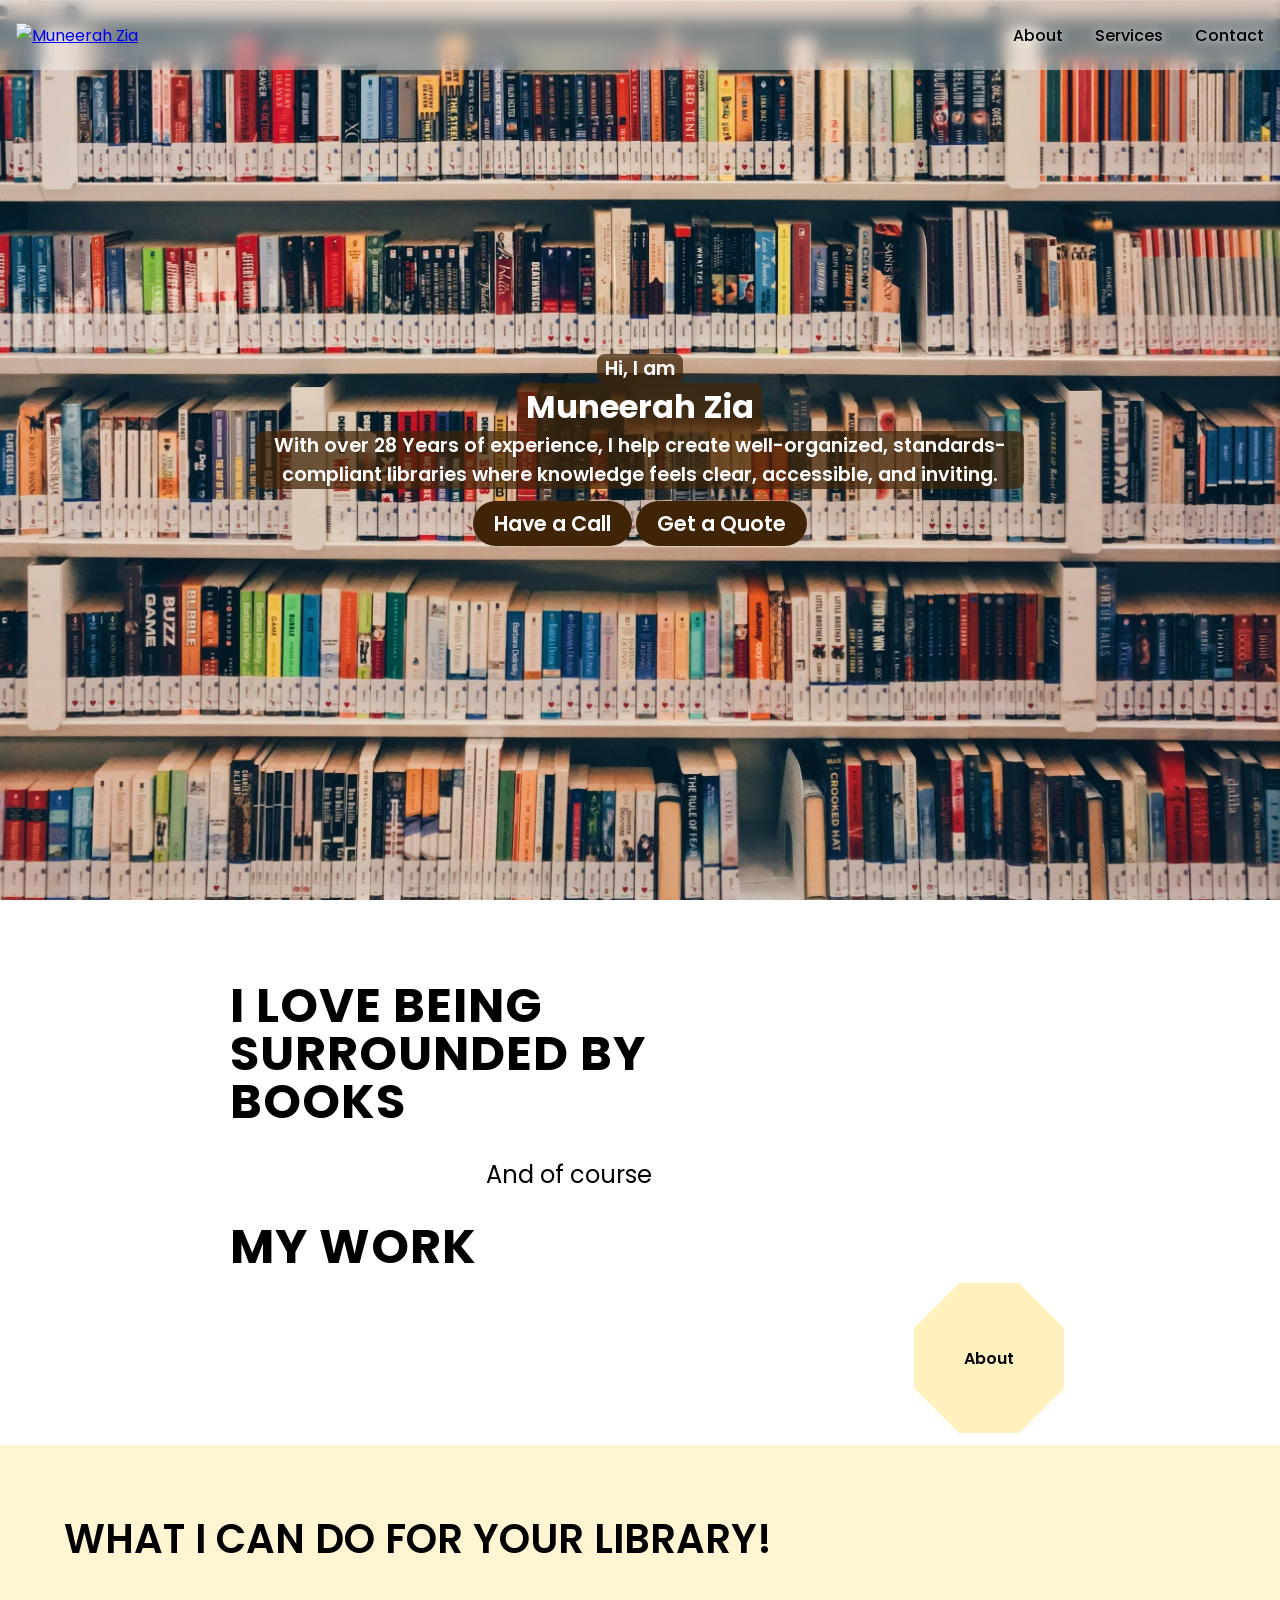
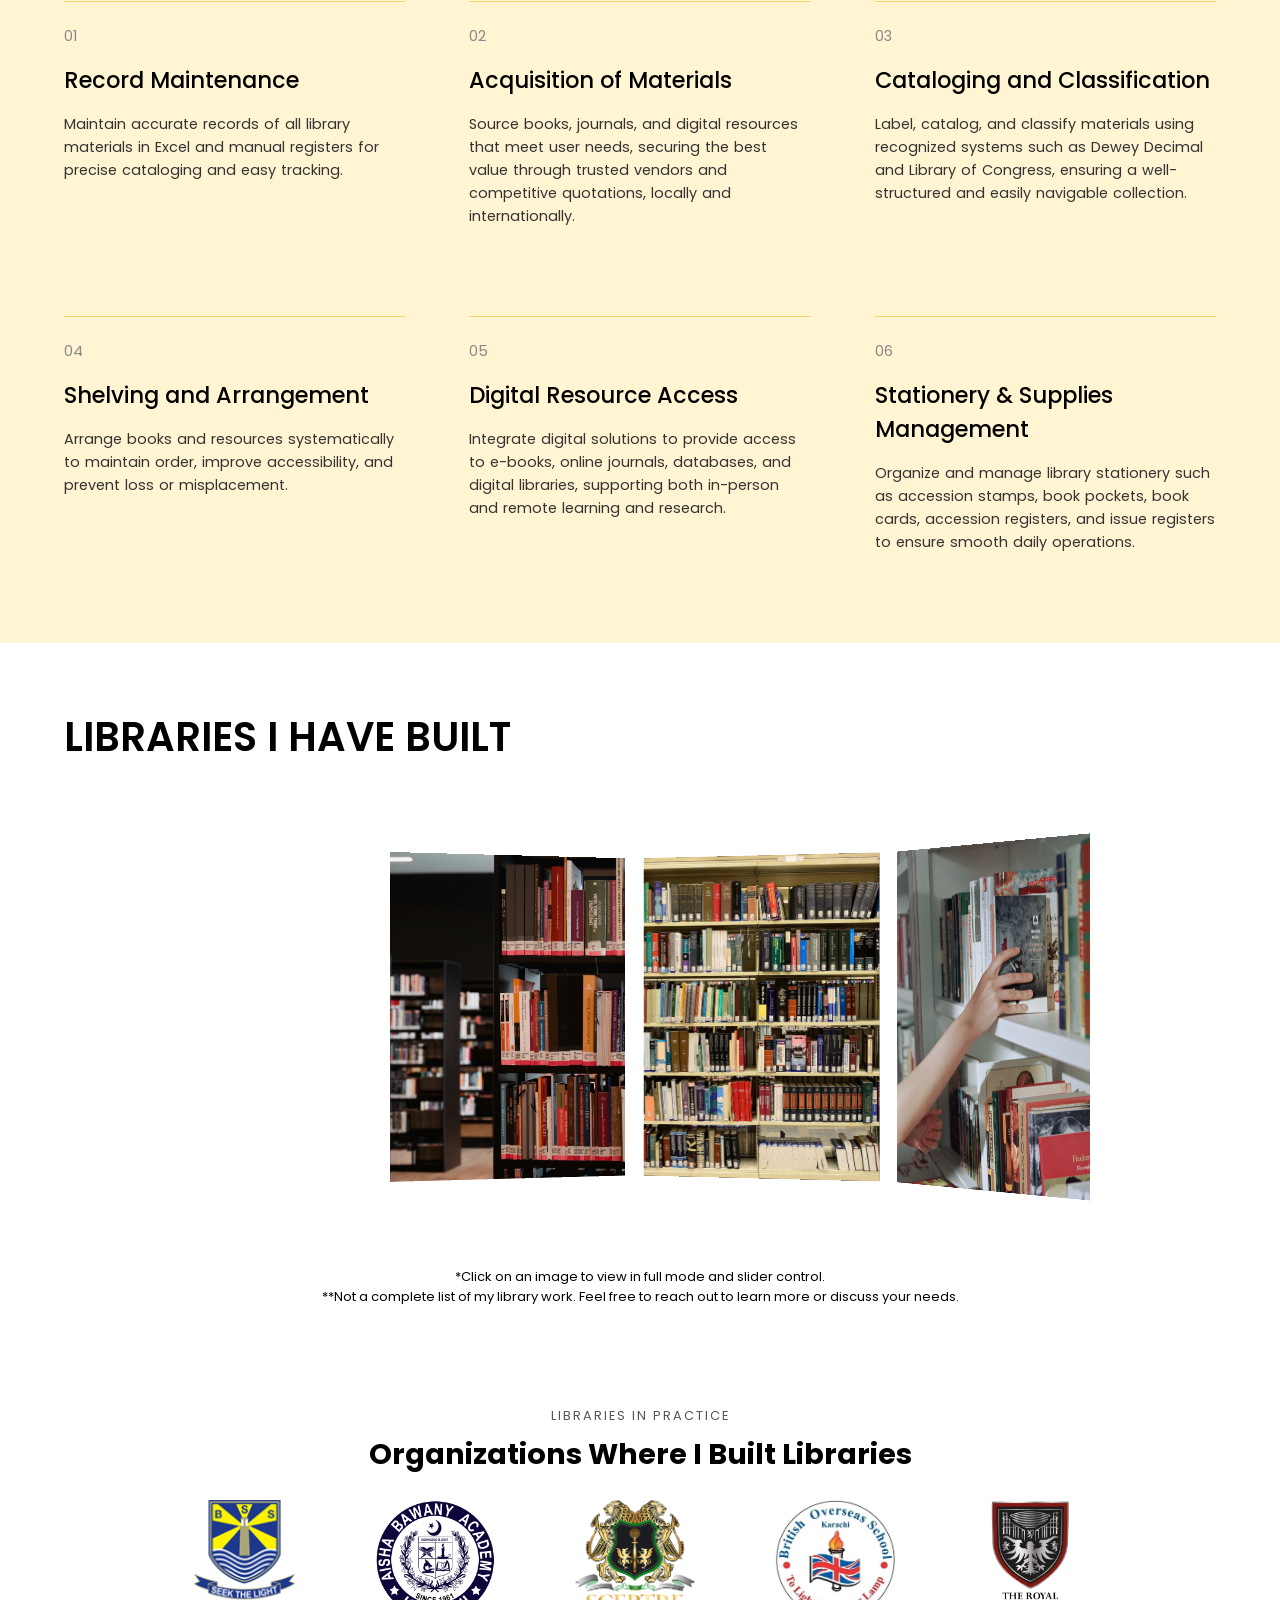
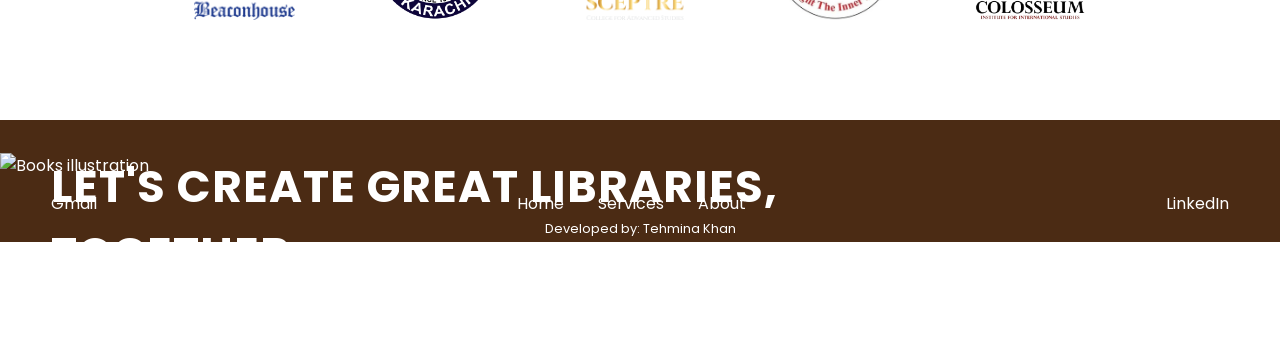
==== index.html @ aabdd55d "JS error fixed" ====
<!DOCTYPE html>
<html lang="en">

<head>
  <meta charset="UTF-8" />
  <meta name="viewport" content="width=device-width, initial-scale=1.0" />
  <link rel="stylesheet" href="./styles.css">
  <link href="https://cdn.jsdelivr.net/npm/remixicon@4.5.0/fonts/remixicon.css" rel="stylesheet" />
  <title>Librarian Muneera Zia</title>
  <link rel="preconnect" href="https://fonts.googleapis.com">
  <link rel="preconnect" href="https://fonts.gstatic.com" crossorigin>
  <link
    href="https://fonts.googleapis.com/css2?family=Poppins:ital,wght@0,100;0,200;0,300;0,400;0,500;0,600;0,700;0,800;0,900;1,100;1,200;1,300;1,400;1,500;1,600;1,700;1,800;1,900&display=swap"
    rel="stylesheet">

</head>


<body>

  <nav>
    <div class="logo">
      <a href="index.html">
        <img src="images/logo.png" alt="Muneerah Zia">
      </a>
    </div>

    <div class="nav-links">
      <a href="about.html">About</a>
      <a href="#services">Services</a>
      <a href="quote.html">Contact</a>
    </div>
    <div class="hamburger" id="hamburger">
      <div></div>
      <div></div>
      <div></div>
    </div>
  </nav>

  <div class="side-menu" id="sideMenu">
    <div class="close-btn" id="closeBtn">&times;</div>
    <a href="index.html"><span>Home</span></a>
    <a href="about.html"><span>About</span></a>
    <a href="#services"><span>Services</span></a>
    <a href="quote.html"><span>Contact</span></a>
  </div>

  <div class="hero">
    <p class="Sys">Hi, I am</p>
    <h1>Muneerah Zia</h1>
    <!-- <p style="font-weight: 600;">Crafting Libraries That Feel Like Home For Every Reader </p> -->
    <p class="Sys">With over 28 Years of experience, I help create well-organized, standards-compliant libraries where
      knowledge feels clear, accessible, and inviting.</p>
    <div>
      <a href="tel:+923323452771" class="hero-quote-btn js-call-trigger">Have a Call</a>
      <a href="quote.html" class="hero-quote-btn">Get a Quote</a>
    </div>
  </div>
<!-- Pop up section -->
  <div class="mirror-overlay" id="callOverlay">
    <div class="call-popup">

      <!-- Close -->
      <button class="close-btn" id="closeOverlayBtn" aria-label="Close popup">
        ✕
      </button>

      <div class="popup-title">Contact Me</div>

      <div class="phone-number" id="displayNumber">
        +923323452771
      </div>
<div class="button-container">
      <div class="action-buttons">
        <a href="tel:+923323452771" class="action-btn call-btn">
          Call
        </a>

        <button class="action-btn copy-btn" id="copyBtn">
          Copy
          <span class="copy-feedback" id="feedbackMsg">Copied!</span>
        </button>
      </div>
</div>
    </div>
  </div>

  <!-- END POPUP HTML -->

  <!-- About me section starts here -->
  <div class="about-container">
    <h2 class="about-me-h2"><i class="ri-asterisk"></i> I LOVE BEING SURROUNDED BY BOOKS</h2>
    <p class="about-me-p">And of course</p>
    <p class="My-Work">MY WORK<sup><i class="ri-bard-line"></i></sup></p>

    <!-- Octagonal Button Starts here -->
    <div class="oc">
      <div class="octagon-wrapper">
        <a href="about.html" class="octagon-link">
          <div class="octagon"></div>
          <span class="octagon-text">About</span>
        </a>
      </div>
    </div><!-- Octagonal Button Ends here -->
  </div>

  <!-- SERVICES SECTION STARTS HERE  -->
  <section class="services" id="services">
    <h1>WHAT I CAN DO FOR YOUR LIBRARY!</h1>
    <div class="service-cards">

      <div class="card">
        <div class="number">01</div>
        <h2>Record Maintenance</h2>
        <p>
          Maintain accurate records of all library materials in Excel and manual registers for precise cataloging
          and easy tracking.
        </p>
      </div>
      <div class="card">
        <div class="number">02</div>
        <h2>Acquisition of Materials</h2>
        <p>
          Source books, journals, and digital resources that meet user needs, securing the best value through trusted
          vendors and competitive quotations, locally and internationally.</p>
      </div>
      <div class="card">
        <div class="number">03</div>
        <h2> Cataloging and Classification</h2>
        <p>
          Label, catalog, and classify materials using recognized systems such as Dewey Decimal and Library of Congress,
          ensuring a well-structured and easily navigable collection.
        </p>
      </div>
      <div class="card">
        <div class="number">04</div>
        <h2>Shelving and Arrangement</h2>
        <p>
          Arrange books and resources systematically to maintain order, improve accessibility, and prevent loss or
          misplacement.

        </p>
      </div>
      <div class="card">
        <div class="number">05</div>
        <h2>Digital Resource Access</h2>
        <p>
          Integrate digital solutions to provide access to e-books, online journals, databases, and digital libraries,
          supporting both in-person and remote learning and research.
        </p>
      </div>
      <div class="card">
        <div class="number">06</div>
        <h2>Stationery & Supplies Management</h2>
        <p>
          Organize and manage library stationery such as accession stamps, book pockets, book cards, accession
          registers, and issue registers to ensure smooth daily operations.
        </p>
      </div>
    </div>
  </section>
  <!-- SERVICES SECION ENDS HERE -->


  <!-- IMAGE SLIDER STARTS HERE -->
  <h1 id="slider-h1">LIBRARIES I HAVE BUILT</h1>
  <section class="rotating-slider-stage">
    <div class="rotating-slider-container">
      <div class="rotating-slider-ring">
        <!-- Images will be added dynamically via JS -->
      </div>
    </div>
    <!-- Zoom Preview Modal -->
    <!-- Zoom Preview Modal -->
    <div class="zoom-preview-overlay" id="zoomPreview">
      <button class="prev-zoom-btn" id="prevZoom">&#10094;</button>
      <div class="zoom-preview-image" id="zoomImage"></div>
      <button class="next-zoom-btn" id="nextZoom">&#10095;</button>
      <button class="close-zoom-btn" id="closeZoom">×</button>
    </div>
  </section>
  <p class="slider-note">*Click on an image to view in full mode and slider control. <br> **Not a complete list of my
    library work. Feel free to reach out to learn more or discuss your needs.</p> <br><br>

  <!-- IMAGE SLIDER ENDS HERE -->

  <!-- Past Organizations showcase starts here-->
  <section class="customers-section">
    <span class="section-label">LIBRARIES IN PRACTICE</span>
    <h2>Organizations Where I Built Libraries</h2>

    <div class="customers-logos">
      <img src="images/Beaconhouse-logo.png" alt="Beaconhouse-ogo 1">
      <img src="images/AyeshaBawani-logo.png" alt="AyeshaBawani-logo">
      <img src="images/SceptreCollege-logo-black.png" alt="SceptreCollege-logo-black">
      <img src="images/BritishOverseasSchool-logo.jpg" alt="BritishOverseasSchool-logo">
      <img src="images/TRC logo.png" alt="TRC-logo">

    </div>
  </section>
  <br><br>
  <!-- Past Organizations showcase ends here-->

  <!-- CONTACT PAGE STARTS HERE  -->

  <footer class="custom-footer">
    <div class="footer-books">
      <picture>
        <!-- This image will show for screens ≤ 500px -->
        <source srcset="images/experimental-01.png" media="(max-width: 450px)">

        <!-- Default image (for larger screens) -->
        <img src="images/footer_v11-01.png" alt="Books illustration">
      </picture>

      <div class="footer-left">
        <h2>LET'S CREATE GREAT LIBRARIES, <br>TOGETHER</h2>
        <a href="tel:+923323452771" class="quote-btn">+92 332 3452771</a>
        <a href="quote.html" class="quote-btn">Get a quote</a>
      </div>
    </div>

    <div class="footer-bottom">
      <a href="https://mail.google.com/mail/?view=cm&fs=1&to=muneerahzia77@gmail.com" target="_blank"
        class="footer-link">Gmail
      </a>
      <div class="footer-center">
        <a href="index.html">Home</a>
        <a href="index.html#services">Services</a>
        <a href="about.html">About</a>
      </div>
      <a href="https://www.linkedin.com/in/muneerah-zia-15910991/" target="_blank" class="footer-link">LinkedIn</a>
    </div>

    <p class="footer-dev-info">Developed by: <a href="https://www.linkedin.com/in/tehmina-ilyas-khan/">Tehmina Khan</a>
    </p>
  </footer>
  <!-- CONTACT PAGE ENDS HERE  -->


  <script src="https://cdnjs.cloudflare.com/ajax/libs/gsap/3.7.0/gsap.min.js"></script>
  <script src="script.js"></script>
  <!-- SECTION 3: THE SCRIPT -->


</body>

</html>
---- styles.css ----
* {
  margin: 0;
  padding: 0;
  box-sizing: border-box;
  font-family: 'Poppins', sans-serif;
}

html,
body {
  overflow: auto;
  scrollbar-width: none;
  /* Firefox */
  -ms-overflow-style: none;
  /* IE and Edge */
  scroll-behavior: smooth;

}

html::-webkit-scrollbar,
body::-webkit-scrollbar {
  display: none;
  /* Chrome, Safari, Opera */
}

nav {
  position: absolute;
  top: 0;
  left: 0;
  width: 100%;
  height: 70px;
  background: rgba(255, 255, 255, 0.388);
  /* transparent white */
  backdrop-filter: blur(8px);
  /* glass blur effect */
  -webkit-backdrop-filter: blur(20px);
  /* Safari support */
  display: flex;
  justify-content: space-between;
  align-items: center;
  padding: 1rem 1rem;
  z-index: 1000;
  color: rgb(0, 0, 0);
}

.logo {
  display: flex;
  align-items: center;
  height: 100%;
  /* Let it match navbar height */
}

.logo img {
  height: 50px;
  /* You can adjust this size */
  width: auto;
  object-fit: contain;
}


.nav-links {
  display: flex;
  gap: 2rem;
}

.nav-links a {
  text-decoration: none;
  color: #000000;
  font-size: 1rem;
  transition: color 0.3s;
  text-shadow: 0 0 10px rgb(255, 255, 255);
  /*glow effect to text */
  font-weight: 500;
}

.nav-links a:hover {
  color: #555;
}

.hamburger {
  display: none;
  flex-direction: column;
  cursor: pointer;
  gap: 4px;
  margin-right: 1rem;
}

.hamburger div {
  width: 25px;
  height: 3px;
  background-color: #333;
  border-radius: 2px;
}

/* Sidebar Menu */
.side-menu {
  position: fixed;
  top: 0;
  right: -250px;
  width: 250px;
  height: 100%;
  background-color: white;
  /* background-color: #fff1bf; */
  box-shadow: -2px 0 5px rgba(0, 0, 0, 0.1);
  padding: 2rem;
  display: flex;
  flex-direction: column;
  gap: 0.8rem;
  transition: right 0.3s ease;

  z-index: 1001;
  /* 👈 Add this line to ensure it appears above the navbar */
}

.side-menu a {
  position: relative;
  display: inline-block;
  font-size: 1.2rem;
  text-decoration: none;
  color: #333;
  margin: 0.5rem 0;
  transition: color 0.3s ease;
}

.side-menu a::after {
  content: "";
  position: absolute;
  left: 0;
  bottom: 0;
  width: 0;
  height: 2px;
  background-color: #555;
  transition: width 0.3s ease;
}

.side-menu a:hover {
  color: #666;
}

.side-menu a:hover::after {
  width: 100%;
}


.side-menu.active {
  right: 0;
}

.close-btn {
  align-self: flex-end;
  font-size: 2rem;
  cursor: pointer;
  color: #333;
  margin-bottom: 1rem;
}

/* HERO SECTION */
.hero {

  margin-top: 0px;
  /* Because nav is fixed */
  height: 100vh;
  display: flex;
  flex-direction: column;
  justify-content: center;
  align-items: center;
  text-align: center;
  color: #ffffff;

  background-color: #ffffff;
  /* fallback color */
  background-image: url('images/WebNewBackgroundForLargeScreens.jpg');
  /* background-image: url('images/LibraryWeb Web Design Final for web without main text.jpg'); */
  background-size: cover;
  background-position: center;
  background-repeat: no-repeat;
  text-shadow: 0 0 2px rgb(0, 0, 0);
  /*glow effect to text */
  text-shadow: 0 0 3px rgb(0, 0, 0);
  /*glow effect to text */
  text-shadow: 0 0 10px rgb(0, 0, 0);
  /*glow effect to text */

}

.Sys {
  max-width: 60%;
  margin: 0 auto;
  padding: 0 20px;
  font-size: larger;
  font-weight: 600;
}

.hero h1,
.hero p {
  background-color: #402408b9;
  /* dark transparent overlay */
  display: inline-block;
  /* wrap background around text only */
  padding: 0px 8px;
  /* little breathing room */
  border-radius: 8px;
  /* optional: rounded corners */
  text-shadow: none;
  /* remove glow if you don’t want it */
}


.hero-quote-btn {
  margin-top: 1vw;
  display: inline-block;
  padding: 7px 21px;
  border: 0px solid white;
  border-radius: 50px;
  color: white;
  text-decoration: none;
  background-color: #402408;
  font-size: clamp(1.3rem, 2.6vw, 1.3rem);
  font-weight: 600;
  text-shadow: none;
}

/* Experimental popup starts here */
/* ===== Overlay ===== */
.mirror-overlay {
  position: fixed;
  inset: 0;
  background: rgba(255, 255, 255, 0.1);
  backdrop-filter: blur(15px);
  display: flex;
  align-items: center;
  justify-content: center;
  z-index: 9999;
  opacity: 0;
  visibility: hidden;
  transition: 0.3s ease;
}

.mirror-overlay.active {
  opacity: 1;
  visibility: visible;
}

/* ===== Popup ===== */
/* ===== Call Popup ONLY ===== */
.call-popup {
  background: white;/*linear-gradient(135deg, #402408, #6b4c2e); */
  border-radius: 22px;
  padding: 35px 20px 15px;
  width: 400px;
  max-width: 90%;
  text-align: center;
  color: white;
  position: relative;
}


/* ===== Close button ===== */
.close-btn {
  position: absolute;
  top: 14px;
  right: 16px;
  width: 26px;
  height: 26px;
  border-radius: 50%;
  background: rgba(255, 255, 255, 0.15);
  border: none;
  color: rgb(0, 0, 0);
  font-size: 1.2rem;
  cursor: pointer;
}


.popup-title {
  font-size: 0.85rem;
  letter-spacing: 2px;
  text-transform: uppercase;
  margin-bottom: 15px;
  color: #000;
}

.phone-number {
  font-size: 2rem;
  font-weight: 700;
  margin-bottom: 30px;
  color: #000;
}

/* ===== Buttons ===== */
.call-popup .button-container {
  display: flex;
  gap: 20px; /* space between buttons */
  justify-content: center; /* center horizontally */
  margin-bottom: 20px; /* optional spacing below buttons */
}

.call-popup .action-btn {
  display: inline-flex; /* allows flex alignment inside the button */
  width: 40px;
  height: 40px;
  border-radius: 80px;
  background-color:#402408;
  color: #fff;
  font-size: 1.1rem;
  font-weight: 600;
  border: none;
  cursor: pointer;
  display: flex;
  align-items: center;
  justify-content: center;
  text-decoration: none;
  transition: transform 0.2s ease, background 0.2s ease;
  padding: 5px 60px;
  margin-bottom: 8px;
}

.call-popup .action-btn:hover {
  background-color: #341d06;
  transform: scale(1.08);
}

/* ===== Copy feedback ===== */
.copy-feedback {
  position: absolute;
  bottom: -22px;
  font-size: 0.7rem;
  background: rgba(0, 0, 0, 0.7);
  padding: 3px 7px;
  border-radius: 4px;
  opacity: 0;
  pointer-events: none;
  transition: opacity 0.25s ease;
}

.copy-feedback.show {
  opacity: 1;
}

/* Experimental popup ends here */
/* HERO SECTION CSS ENDS HERE */


/* COLUMN LAYOUT STARTS HERE */
.about-container {
  display: flex;
  flex-direction: column;
  /* height: 100vh;  This sets height 100vH means full screen size height*/
}

/* Each section takes 50% */
.box {
  flex: 1;
  padding: 20px;
  box-sizing: border-box;
}

.left {
  /* background-color: #f4a261; */
  width: 50%;

  word-wrap: break-word;
}

.right {
  /* background-color: #2a9d8f;
      color: white; */
  width: 50%;

}

/* COLUMN LAYOUT ENDS HERE */


/* About me section's CSS starts here */
.about-me-h2 {
  margin-top: 8%;
  margin-right: 8vw;
  margin-left: 8vw;
  margin-bottom: 3%;
  font-size: clamp(2rem, 10vw, 3rem);
  line-height: 1;
  font-weight: 700;
  letter-spacing: 1px;
}

.about-me-p {
  padding-left: 55%;
  font-size: clamp(1rem, 5vw, 1.5rem);
}

.My-Work {
  margin-top: 2%;
  margin-right: 8vw;
  margin-left: 8vw;
  font-size: clamp(2rem, 10vw, 3rem);
  line-height: 1;
  font-weight: 700;
  letter-spacing: 1px;
  text-align: left;
}

.ri-bard-line {
  font-size: 60%;
}

/* About me section's CSS ends here */

/* Octagonal Button starts Here */
/* Centering everything */
/* Centering container */
.oc {
  display: flex;
  justify-content: flex-end;
  /* Push to the right */
  align-items: center;
  padding: 2rem;
  margin-right: 1vw;
}

.oc {
  padding: 12px 24px;
  font-size: 1rem;
  color: white;
  border: none;
  cursor: pointer;
  animation: bounce 3s infinite;
  transition: transform 0.1s;
}

@keyframes bounce {

  0%,
  100% {
    transform: translateY(0);
  }

  50% {
    transform: translateY(-8px);
  }
}

/* Octagon wrapper */
.octagon-wrapper {
  position: relative;
  width: clamp(125px, 15vw, 150px);
  height: clamp(125px, 15vw, 150px);
  background-color: transparent;
}

/* Rotating octagon shape */
.octagon {
  position: absolute;
  width: 100%;
  height: 100%;
  background-color: #fff1be;
  clip-path: polygon(30% 0%, 70% 0%, 100% 30%, 100% 70%,
      70% 100%, 30% 100%, 0% 70%, 0% 30%);
  animation: rotateOctagon 18s linear infinite;
}

/* Make the entire octagon clickable */
.octagon-link {
  position: absolute;
  display: flex;
  justify-content: center;
  align-items: center;
  width: 100%;
  height: 100%;
  text-decoration: none;
}

/* Centered text */
.octagon-text {
  position: absolute;
  top: 50%;
  left: 50%;
  transform: translate(-50%, -50%);
  font-size: clamp(12px, 2vw, 16px);
  font-weight: 600;
  color: #000;
  white-space: nowrap;
  text-align: center;
  z-index: 1;
  pointer-events: none;
}

/* Rotation animation */
@keyframes rotateOctagon {
  0% {
    transform: rotate(0deg);
  }

  100% {
    transform: rotate(360deg);
  }
}

/* Octagonal button ends here */

/* CONTACT SECTION CSS STARTS HERE  */
.contact-container-bg {
  background-color: #4d2b0a;
  padding-top: 4%;
  padding-bottom: 1%;
}

.contact-container {
  margin: 4%;
}

.contact-h2 {
  margin-top: 6%;
  font-size: clamp(2rem, 10vw, 3rem);
  line-height: 1;
  letter-spacing: 1px;
  color: white;
}

.ri-book-shelf-line {
  font-weight: 100;
}

/* .contact-button{
  background-color: transparent;
  border-style: double;
  border-radius: 50px;

} */

/* Font + Icons */
@import url('https://cdn.jsdelivr.net/npm/remixicon@3.5.0/fonts/remixicon.css');
@import url('https://fonts.googleapis.com/css2?family=Poppins:wght@400;600&display=swap');

.contact-buttons {
  display: flex;
  flex-wrap: wrap;
  gap: 20px;
  justify-content: left;
  margin-top: 3vw;
}

.btn {
  font-family: 'Poppins', sans-serif;
  text-decoration: none;
  padding: 14px 26px;
  font-size: 1rem;
  font-weight: 200;
  border-radius: 50px;
  display: inline-flex;
  align-items: center;
  gap: 10px;
  transition: all 0.3s ease-in-out;
  color: white;
  border: 2px solid transparent;
}

.whatsapp-btn {
  background-color: transparent;
  border-color: #402408;
}

.gmail-btn {
  background-color: transparent;
  border-color: #402408;
}

.contact-hr {
  width: 80%;
  /* Set the length */
  height: 2px;
  /* Set the thickness */
  background-color: #381f06;
  /* Your desired color */
  border: none;
  /* Remove default border */
  margin: 2px auto;
  /* Center it and add spacing */
}

.contact-container-p {
  padding-top: 1vw;
  text-align: center;
  color: white;
  /* Optional: set a visible text color */
  font-size: clamp(0.6rem, 3vw, 0.8rem);
}

.contact-container-p2 {
  text-align: center;
  color: white;
  /* Optional: set a visible text color */
  font-size: clamp(0.5rem, 2.5vw, 0.7rem);
}

.quote-button-wrapper {
  display: flex;
  justify-content: flex-end;
  /* Pushes button to the right */
  margin-top: 20px;
  /* optional spacing */
}

#contact-button-quote-footer {
  margin: 2vw;
  background-color: transparent;
  color: white;
  padding: 12px 38px;
  border: 2px solid white;
  border-radius: 50px;
  font-size: 1rem;
  font-weight: 500;
  cursor: pointer;
  box-shadow: 0 4px 6px rgba(0, 0, 0, 0.1);
}


/* Responsive tweaks */
@media (max-width: 500px) {
  .btn {
    width: 100%;
    margin: 0 auto;
  }

}

/* CONTACT SECTION CSS ENDS HERE  */


@media (max-width: 900px) {
  .nav-links {
    display: none;
  }

  .hamburger {
    display: flex;
  }

  /* Responsive: Stack on small screens */
  .about-container {
    flex-direction: column;
  }

  .container {
    flex-direction: column;
  }

  .box {
    width: 100%;
    height: auto;
  }

}

/* SERVICES SECTION STARTS HERE */
.services {
  background-color: #fff5d3;
  padding: 5vw;


}

.services h1 {
  font-size: 2.5rem;
  font-weight: 600;
  margin-bottom: 2rem;

}

.service-cards {
  display: flex;
  gap: 4rem;
  justify-content: space-between;
  flex-wrap: wrap;
}

.card {
  /*The line in the card and inside*/
  flex: 1 1 300px;
  padding: 1.5rem 0rem;
  border-top: 1px solid #f7d370;
}

.number {
  font-size: 0.9rem;
  color: #888;
  margin-bottom: 1rem;
}

.card h2 {
  font-size: 1.4rem;
  margin-bottom: 1rem;
  font-weight: 500;
  display: flex;
  align-items: center;
  gap: 0.5rem;
}

.star {
  font-size: 1.2rem;
}

.card p {
  font-size: 0.9rem;
  line-height: 1.6;
  color: #333;
  word-spacing: 1px;
}


/* SERVICES SECTION ENDS HERE */

/* IMAGE SLIDER CSS STARTS HERE */
@media (max-width: 500px) {
  .logo img {
    height: 40px;
    /* You can adjust this size */
  }



}


@media (min-width: 501px) {
  .about-container {
    width: 80%;
    margin: 0 auto;
    /* ✅ This centers the container horizontally */

  }

  .octagon-wrapper {
    margin-right: 4vw;
  }

  .about-me-h2 {
    width: 50%;
  }

  .about-me-p {
    padding-left: 35%;

  }

  .contact-container {
    width: 80%;
    margin: 0 auto;
    /* ✅ This centers the container horizontally */

  }

  .octagon-wrapper {
    margin-right: 4vw;
  }

  .contact-h2 {
    width: 50%;
  }

}



/* ========== 3D Rotating Image Slider ========== */

#slider-h1 {
  font-size: 2.5rem;
  font-weight: 600;
  margin: 5vw;
  margin-bottom: 0vw;
  display: inline-block;
  /* Makes the border only as wide as the text */
}

.slider-note {
  margin-right: 5vw;
  margin-left: 5vw;
  text-align: center;
  font-weight: 400;
  font-size: small;
}

.rotating-slider-stage {
  width: 100%;
  height: 500px;
  display: flex;
  justify-content: center;
  align-items: center;
  /* background: rgba(0, 0, 0, 0.1);  optional: you can change or remove */
  overflow: hidden;
}

.rotating-slider-container {
  perspective: 2000px;
  width: 300px;
  height: 400px;
  position: relative;
}

.rotating-slider-ring {
  width: 100%;
  height: 100%;
  position: absolute;
  transform-style: preserve-3d;
}

.rotating-slider-img {
  width: 300px;
  height: 400px;
  background-size: cover;
  background-position: center;
  position: absolute;
  transform-style: preserve-3d;
  backface-visibility: hidden;
}

/* Responsive tweaks */
@media (max-width: 500px) {
  .rotating-slider-container {
    width: 250px;
    height: 330px;
  }

  .rotating-slider-img {
    width: 250px;
    height: 330px;
  }

  .Sys {
    max-width: 90%;
  }
}

/* Zoom preview overlay */
.zoom-preview-overlay {
  display: none;
  position: fixed;
  top: 0;
  left: 0;
  width: 100%;
  height: 100%;
  background-color: rgba(0, 0, 0, 0.7);
  justify-content: center;
  align-items: center;
  z-index: 9999;
}

.zoom-preview-image {
  width: 90%;
  height: 90%;
  background-size: contain;
  background-repeat: no-repeat;
  background-position: center;
  border-radius: 20px;
  /* box-shadow: 0 0 40px rgba(255,255,255,0.3); */
}

.close-zoom-btn {
  position: absolute;
  top: 20px;
  right: 40px;
  font-size: 3rem;
  color: white;
  background: transparent;
  border: none;
  cursor: pointer;
  z-index: 10000;
}

.prev-zoom-btn,
.next-zoom-btn {
  position: absolute;
  top: 50%;
  transform: translateY(-50%);
  font-size: clamp(1.5rem, 3vw, 2rem);
  ;
  color: white;
  background: rgba(0, 0, 0, 0.1);
  border: none;
  cursor: pointer;
  padding: 10px 20px;
  border-radius: 50%;
  z-index: 10000;
}

.prev-zoom-btn {
  left: 40px;
}

.next-zoom-btn {
  right: 40px;
}

.prev-zoom-btn:hover,
.next-zoom-btn:hover {
  background: rgba(255, 255, 255, 0.2);
}


/* EMAIL KA CHAKKAR STARTS HERE */
/* Contact Form Styles */

.quote-top-down {
  margin-top: 80px;
}

.contact-form-wrapper {
  max-width: 550px;
  margin: 40px auto;
  padding: 10vw;
  border-radius: 20px;
  box-shadow: 0 10px 40px rgba(0, 0, 0, 0.1);
}

.quote-heading {
  font-size: clamp(1.5rem, 4vw, 3rem);
  font-family: 'Poppins', sans-serif;
  font-weight: 300;
  text-align: center;
  color: #2e2e2e;
  padding: 1.5rem 1rem;
  /* border-bottom: 2px solid #656565;  */
  width: fit-content;
  letter-spacing: 1px;
  line-height: 1.2;
}

.quote-hr {
  width: 75%;
  /* Set the length */
  height: 2px;
  /* Set the thickness */
  background-color: #2e2e2e;
  /* Your desired color */
  border: none;
  /* Remove default border */
  margin: 2px auto;
  /* Center it and add spacing */
  margin-bottom: 7%;
}


#contactForm input,
#contactForm textarea {
  width: 100%;
  padding: 14px;
  margin-bottom: 15px;
  border: 1px solid #ccc;
  border-radius: 10px;
  outline: none;
  font-size: 14px;
  transition: border-color 0.3s ease;
}

#contactForm input:focus,
#contactForm textarea:focus {
  border-color: #0077ff;
}

/* Wavy Button */
.wavy-button {
  position: relative;
  overflow: hidden;
  border: none;
  background-color: #4d2b0a;
  color: white;
  padding: 10px 22px;
  border-radius: 50px;
  font-size: clamp(0.8rem, 1vw, 1.5rem);
  ;
  font-weight: 500;
}

.wavy-button span {
  position: relative;
  z-index: 2;
}

/* Modal Popup Styles */
.popup-overlay {
  display: none;
  position: fixed;
  z-index: 999;
  top: 0;
  left: 0;
  width: 100%;
  height: 100%;
  background-color: rgba(0, 0, 0, 0.5);
}

.popup-content {
  background: white;
  padding: 20px 30px;
  border-radius: 15px;
  width: 90%;
  max-width: 400px;
  margin: 150px auto;
  text-align: center;
  box-shadow: 0 8px 30px rgba(0, 0, 0, 0.2);
}

.popup-content p {
  margin-bottom: 20px;
  font-size: 16px;
}

.popup-content button {
  background-color: #0077ff;
  color: white;
  padding: 10px 20px;
  border: none;
  border-radius: 8px;
  cursor: pointer;
}

.book-type-section {
  margin-bottom: 20px;
  display: flex;
  gap: 8px;
}

.book-type-section label {
  font-size: 14px;
  font-weight: 500;
  display: flex;
  align-items: center;
  gap: 8px;
}

.book-count {
  padding: 10px;
  border: 1px solid #ccc;
  border-radius: 8px;
  font-size: 14px;
  margin-bottom: 10px;
  width: 100%;
}

@media (min-width: 900px) {
  .contact-form-wrapper {
    padding: 1vw 4vw 4vw 4vw;

  }

  .quote-heading {
    font-size: clamp(1.5rem, 3vw, 3rem);
    line-height: 1.1;
  }
}

/* Footer starts here  */
.custom-footer {
  background-color: #4b2b14;
  /* Brown background */
  color: white;
  padding-top: 1vw;
  text-align: left;
  position: relative;
}

.footer-left {
  position: absolute;
  /* now sits on top of the image */
  top: 0px;
  /* adjust for vertical placement */
  left: 4vw;
  /* matches your original left margin */
  z-index: 2;
}

.footer-left h2 {
  font-size: clamp(1.1rem, 5vw, 2.8rem);
  font-weight: 700;
  letter-spacing: 1px;
}

.quote-btn {
  margin-top: 1vw;
  display: inline-block;
  padding: 6px 18px;
  border-radius: 50px;
  color: white;
  text-decoration: none;
  border: 3px solid white;
  font-size: clamp(.7rem, 2vw, 1rem);
  font-weight: 600;
  letter-spacing: 0.04cap;
}

.quote-btn:hover {
  background: white;
  color: #4b2b14;
}

.footer-books {
  margin-top: 20px;
  position: relative;
  /* ensures absolute elements are positioned relative to this */
}

.footer-books img {
  display: block;
  max-width: 100%;
  /* Normal size on big screens */
  width: 100%;
  /* Shrinks proportionally */
  height: auto;
  /* Keep aspect ratio */
  object-fit: contain;
}

.footer-bottom {
  display: flex;
  justify-content: space-between;
  align-items: center;
  padding: 4px 0px;
  font-size: clamp(0.7rem, 2vw, 1rem);
  flex-wrap: wrap;
  padding-top: 1vw;
}

.footer-bottom a {
  color: white;
  text-decoration: none;
  margin: 0 4vw;
}

.footer-bottom a:hover {
  text-decoration: underline;
}

.footer-center {
  text-align: center;
}

.footer-center a {
  margin: 0 15px;

}

/* .footer-center p {
  margin-top: 5px;
  font-size: 0.85rem;
  
} */

.footer-dev-info {
  color: white;
  text-align: center;
  font-size: clamp(8px, 1vw, 16px);
  padding-bottom: 0.3vw;

}

.footer-dev-info a {
  color: white;
  text-decoration: none;
}

.footer-dev-info a:hover {
  text-decoration: underline;
}


/* Medium screens (tablets, < 900px) */
@media (max-width: 900px) {
  .footer-books img {
    max-width: 900px;
    /* shrink */
  }

  .footer-left h2 {
    font-size: clamp(0.8rem, 5vw, 2.6rem);
    line-height: 1.2;
    /* tighter, you can adjust to 1.1 or 1.3 as needed */
  }
}

/* Small screens (mobiles, < 500px) */
@media (max-width: 500px) {

  .footer-center a[href="index.html#services"],
  .footer-center a[href="about.html"] {
    display: none;
  }

  .footer-bottom {
    padding: 0px 0px;
  }

  .footer-left h2 {
    font-size: clamp(1.2rem, 5vw, 2.6rem);
    font-weight: 700;
    letter-spacing: 0.04cap;
    line-height: 1.4;
    /* tighter, you can adjust to 1.1 or 1.3 as needed */
  }

  .quote-btn {

    padding: 0.6vw 3vw;
    border: 2px solid white;
  }

  .hero-quote-btn {
    margin: 10px 0vw;
    display: block;
    padding: 7px 21px;
    border: 0px solid white;
    border-radius: 50px;
    color: white;
    background-color: #402408;
    font-size: 1.3rem;
    font-weight: 600;
    text-shadow: none;
    width: 100%;
    text-decoration: none;
  }
}

/* Footer Ends Here */

/* SERVICES PAGE CSS STARTS HERE */
.services-section {
  display: flex;
  align-items: center;
  justify-content: center;
  gap: 2rem;
  padding: 7% 15% 0% 15%;
  flex-wrap: nowrap;
  /* ✅ stops early wrapping */
}

.services-image {
  flex: 0 0 50%;
  /* ✅ fixed 50% width */
}

.services-image img {
  width: 100%;
  height: 100%;
  border-radius: 10px;
  object-fit: cover;
  display: block;
}

.services-content {
  flex: 0 0 50%;
  /* ✅ fixed 50% width */
  max-width: 600px;
}

.section-label {
  display: block;
  font-size: 0.8rem;
  letter-spacing: 2px;
  text-transform: uppercase;
  margin-bottom: 0.5rem;
  color: #555;
}

.section-title {
  font-size: 1.8rem;
  margin-bottom: 1rem;
}

.services-content p {
  font-size: 0.9rem;
  line-height: 1.6;
  color: #333;
  word-spacing: 1px;
}

.about-get-in-touch-button {
  margin-top: 2vw;
  display: inline-block;
  padding: 6px 16px;
  border: 0px solid white;
  border-radius: 50px;
  color: white;
  text-decoration: none;
  background-color: #402408;
  font-size: clamp(1rem, 2vw, 1rem);
  font-weight: 600;

}

@media (max-width: 700px) {
  .services-section {
    flex-direction: column;
    flex-wrap: wrap;
    text-align: center;
  }

  .services-image,
  .services-content {
    flex: 0 0 100%;
    max-width: 100%;
  }

  .services-section {

    padding: 85px 10% 0% 10%;
  }

  .section-title {
    font-size: 1.5rem;
    margin-bottom: 1rem;
  }
}

.customers-section {
  text-align: center;
  padding: 50px 20px;
}

.customers-section h2 {
  font-size: 1.8rem;
  margin-bottom: 10px;
}

.customers-section p {
  font-size: 1rem;
  color: #555;
  margin-bottom: 40px;
}

.customers-logos {
  margin-top: 2%;
  display: flex;
  flex-wrap: wrap;
  justify-content: center;
  gap: 80px;

}

.customers-logos img {
  height: 120px;
  /* Fixed height */
  width: auto;
  /* Keep aspect ratio */
  object-fit: contain;
  /* Prevent distortion */
  transition: transform 0.3s ease;
}

@media (max-width: 700px) {
  .customers-section h2 {
    font-size: 1.5rem;
    margin-bottom: 10px;
  }
}

@media (max-width: 485px) {
  .customers-logos {
    margin-top: 6%;
    flex-direction: column;
    /* Stack logos vertically */
    align-items: center;
    /* Center them */
    gap: 30px;
    /* Reduce space between */
  }
}
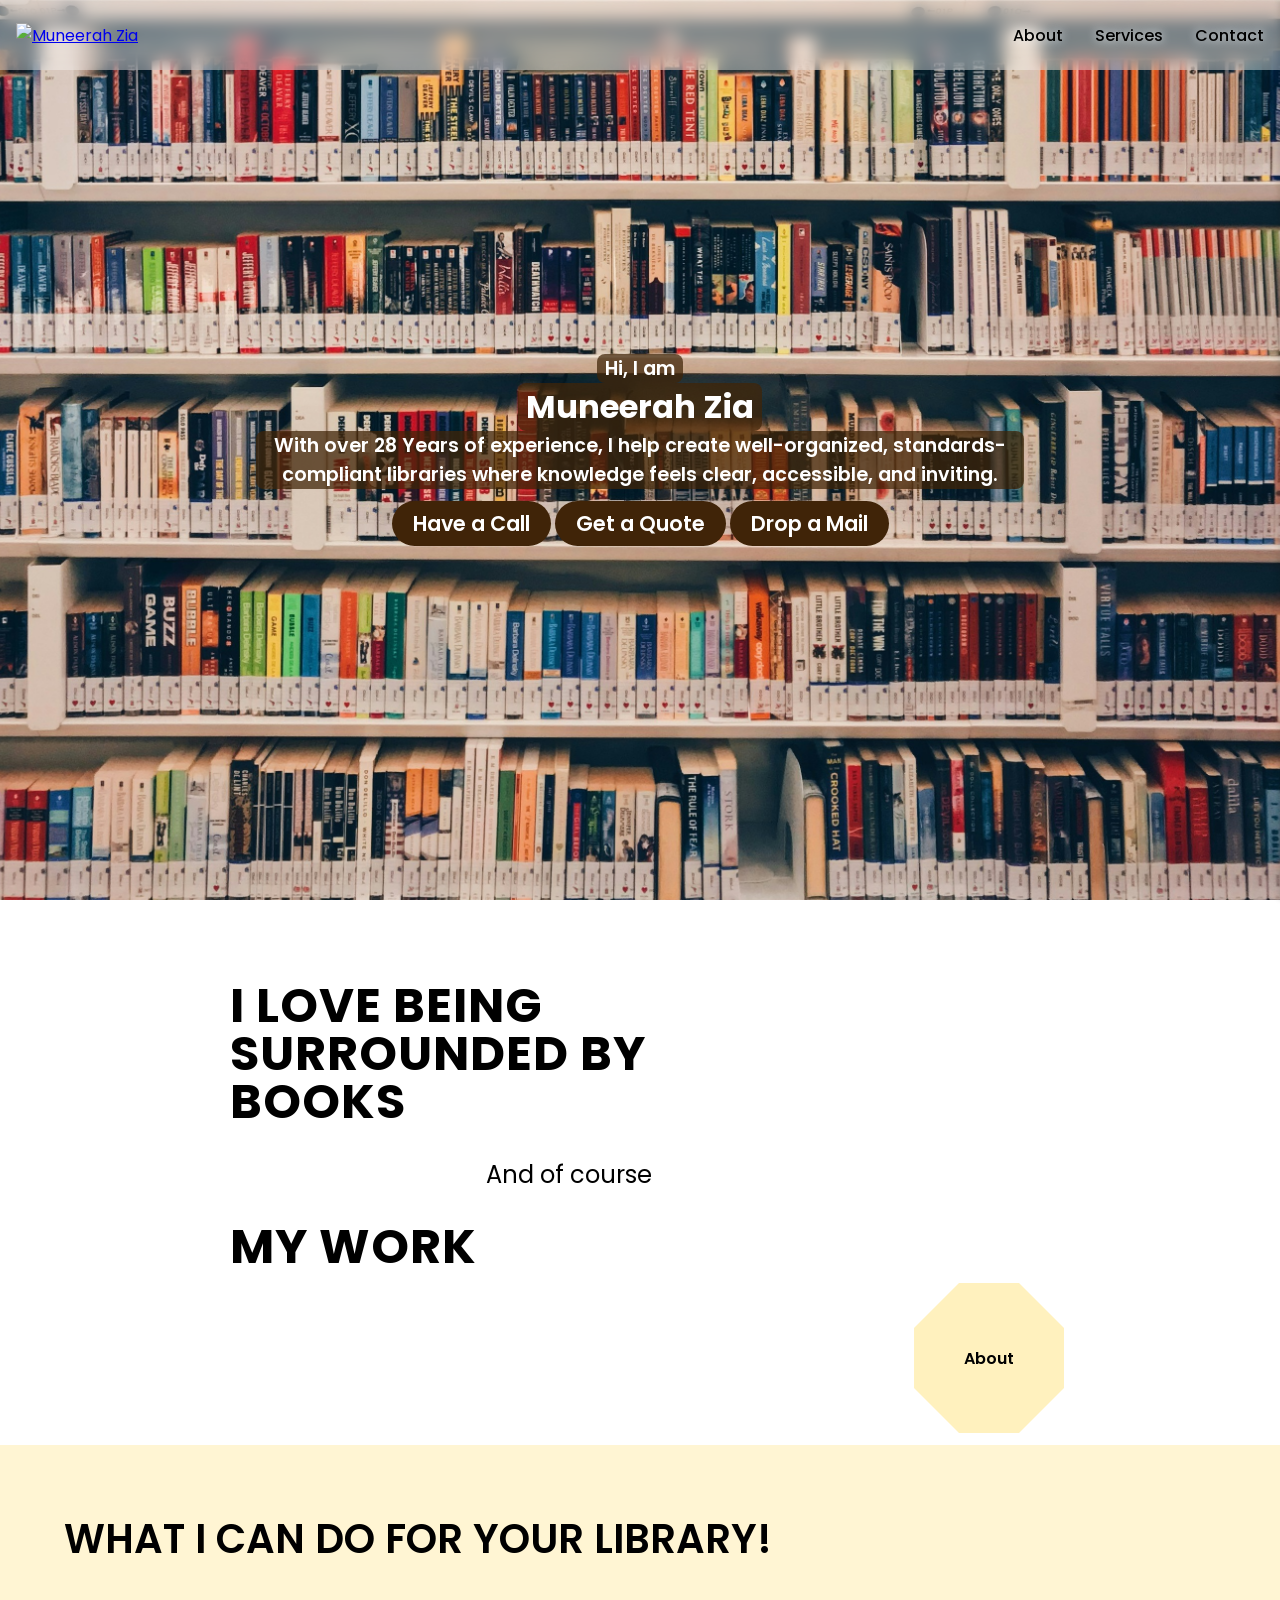
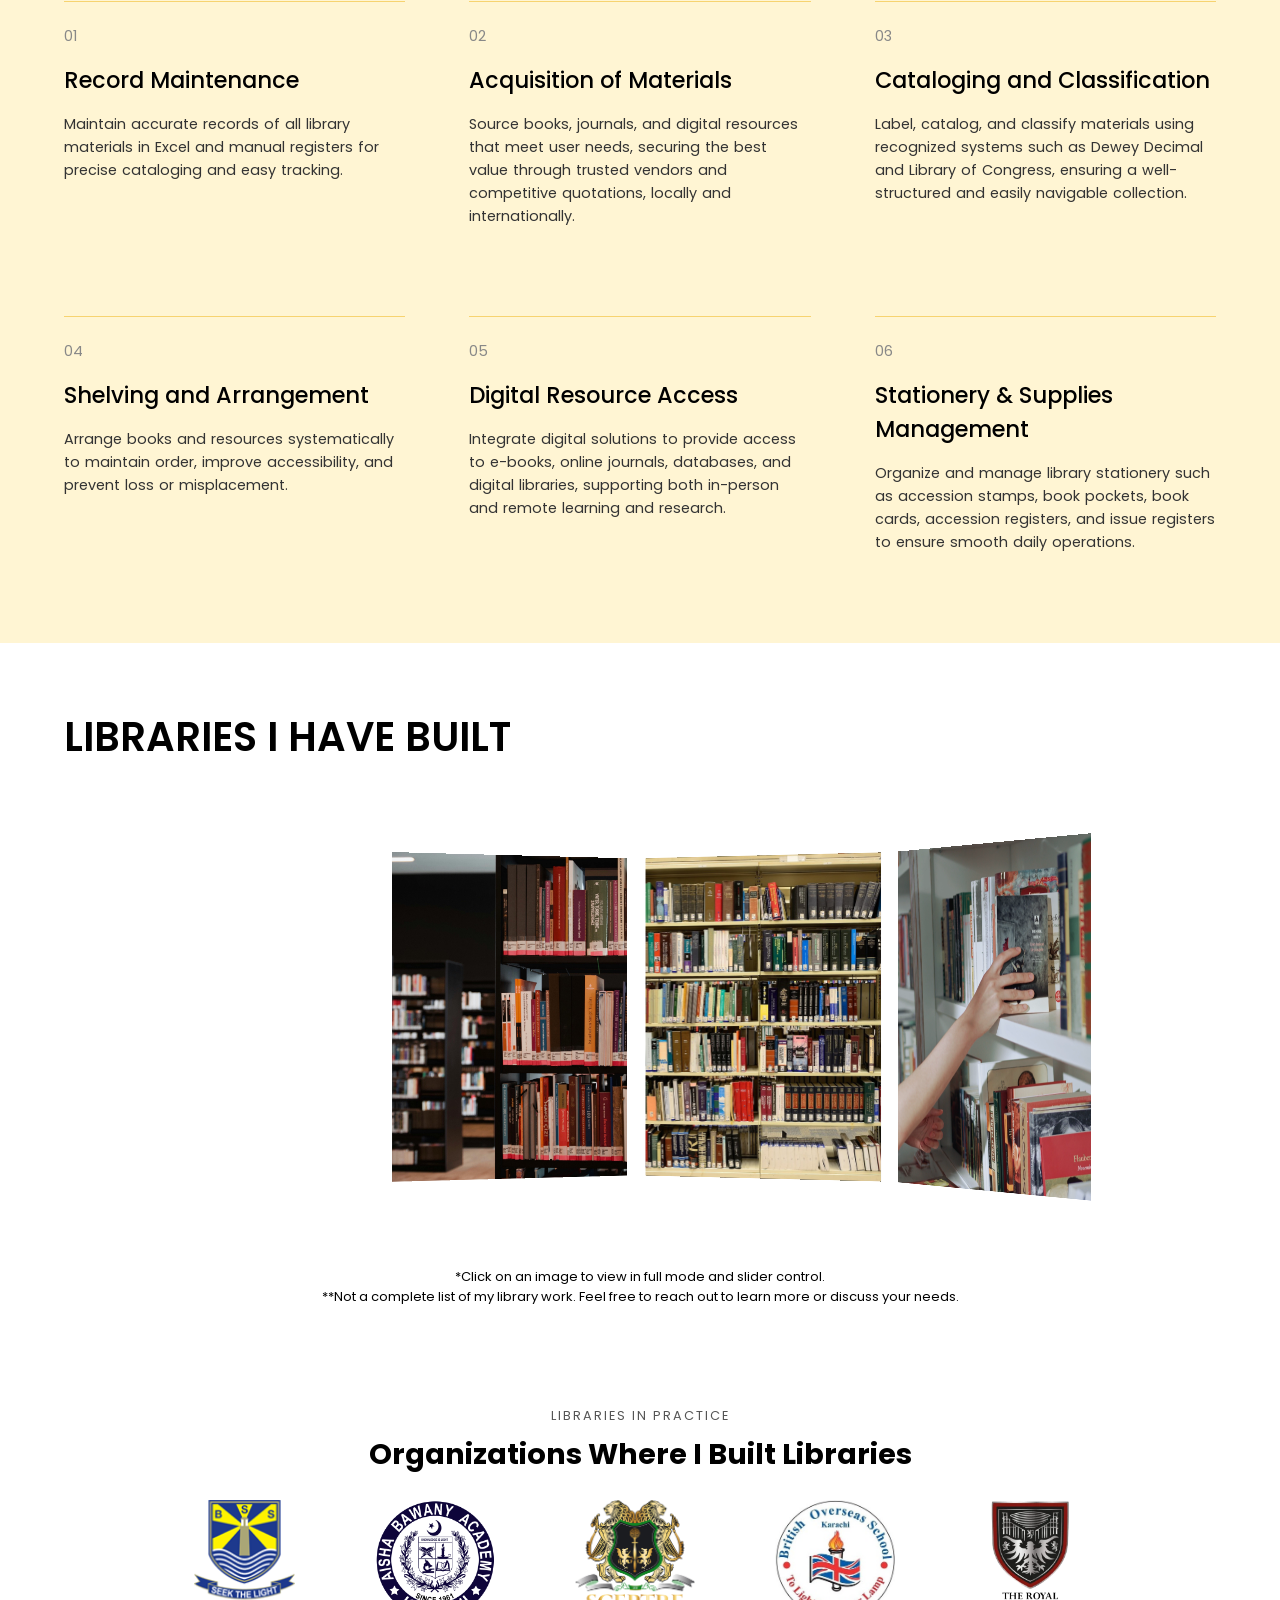
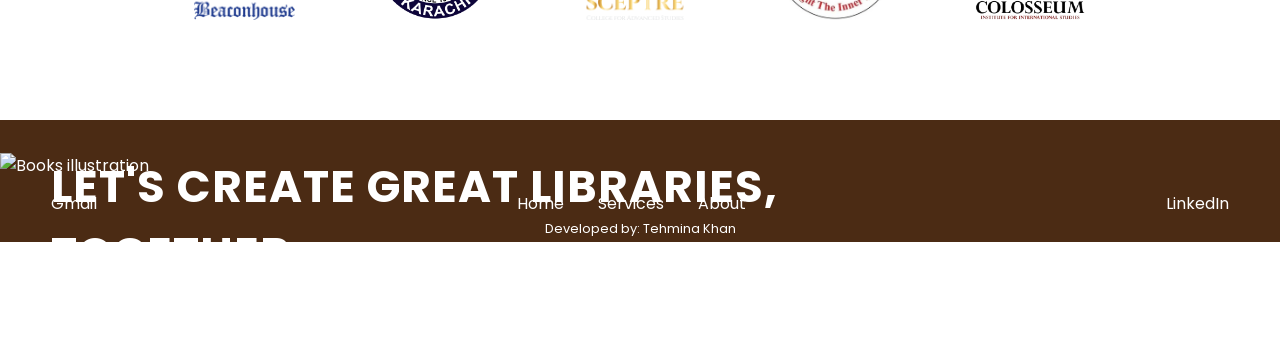
==== commit d0484e7b: "Drop a mail button added" ====
--- a/index.html
+++ b/index.html
@@ -52,11 +52,16 @@
     <p class="Sys">With over 28 Years of experience, I help create well-organized, standards-compliant libraries where
       knowledge feels clear, accessible, and inviting.</p>
     <div>
-      <a href="tel:+923323452771" class="hero-quote-btn js-call-trigger">Have a Call</a>
+      <a href="tel:+923323452771" class="hero-quote-btn js-call-trigger" data-type="phone"
+        data-value="+923323452771">Have a Call</a>
       <a href="quote.html" class="hero-quote-btn">Get a Quote</a>
-    </div>
-  </div>
-<!-- Pop up section -->
+      <a href="https://mail.google.com/mail/?view=cm&fs=1&to=muneerahzia77@gmail.com" class="hero-quote-btn js-call-trigger" data-type="email" data-value="muneerahzia77@gmail.com">Drop a
+        Mail</a>
+
+    </div>
+
+  </div>
+  <!-- Pop up section -->
   <div class="mirror-overlay" id="callOverlay">
     <div class="call-popup">
 
@@ -70,18 +75,18 @@
       <div class="phone-number" id="displayNumber">
         +923323452771
       </div>
-<div class="button-container">
-      <div class="action-buttons">
-        <a href="tel:+923323452771" class="action-btn call-btn">
-          Call
-        </a>
-
-        <button class="action-btn copy-btn" id="copyBtn">
-          Copy
-          <span class="copy-feedback" id="feedbackMsg">Copied!</span>
-        </button>
-      </div>
-</div>
+      <div class="button-container">
+        <div class="action-buttons">
+          <a href="tel:+923323452771" class="action-btn call-btn">
+            Call
+          </a>
+
+          <button class="action-btn copy-btn" id="copyBtn">
+            Copy
+            <span class="copy-feedback" id="feedbackMsg">Copied!</span>
+          </button>
+        </div>
+      </div>
     </div>
   </div>
 
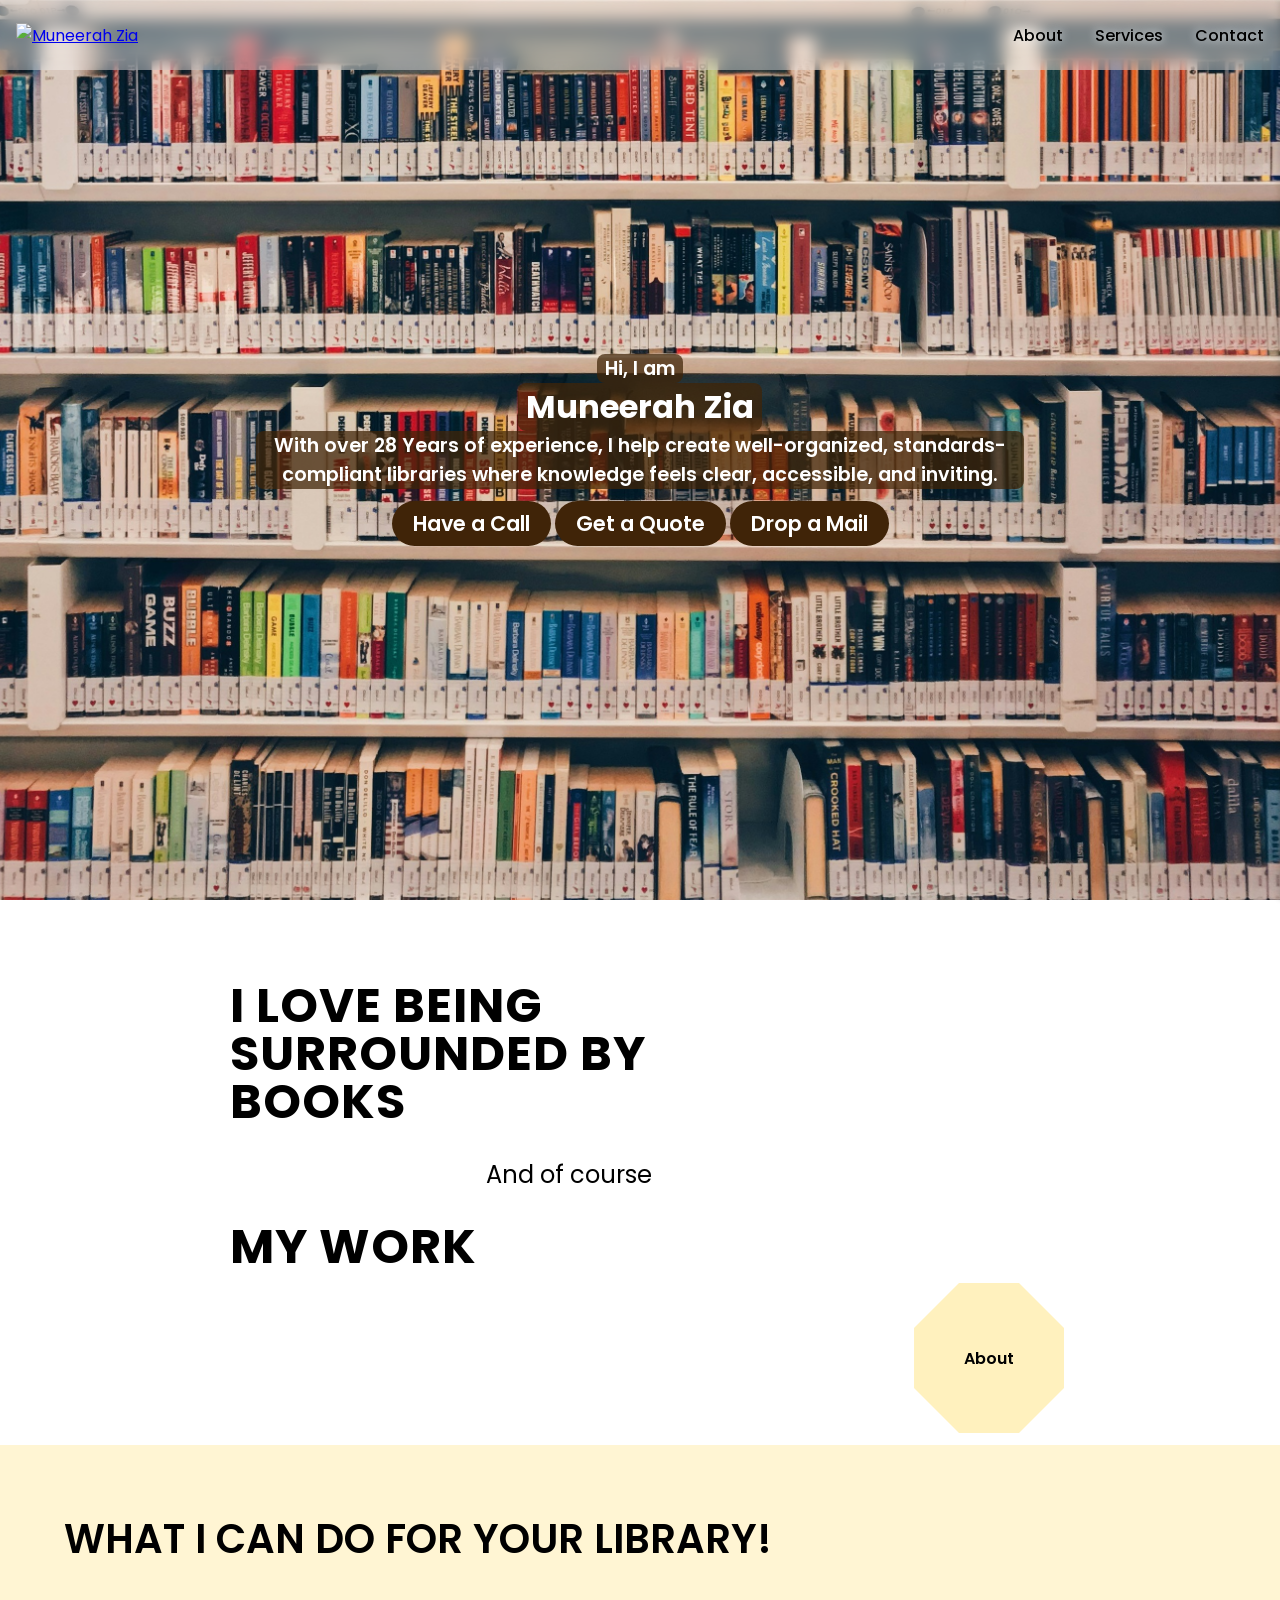
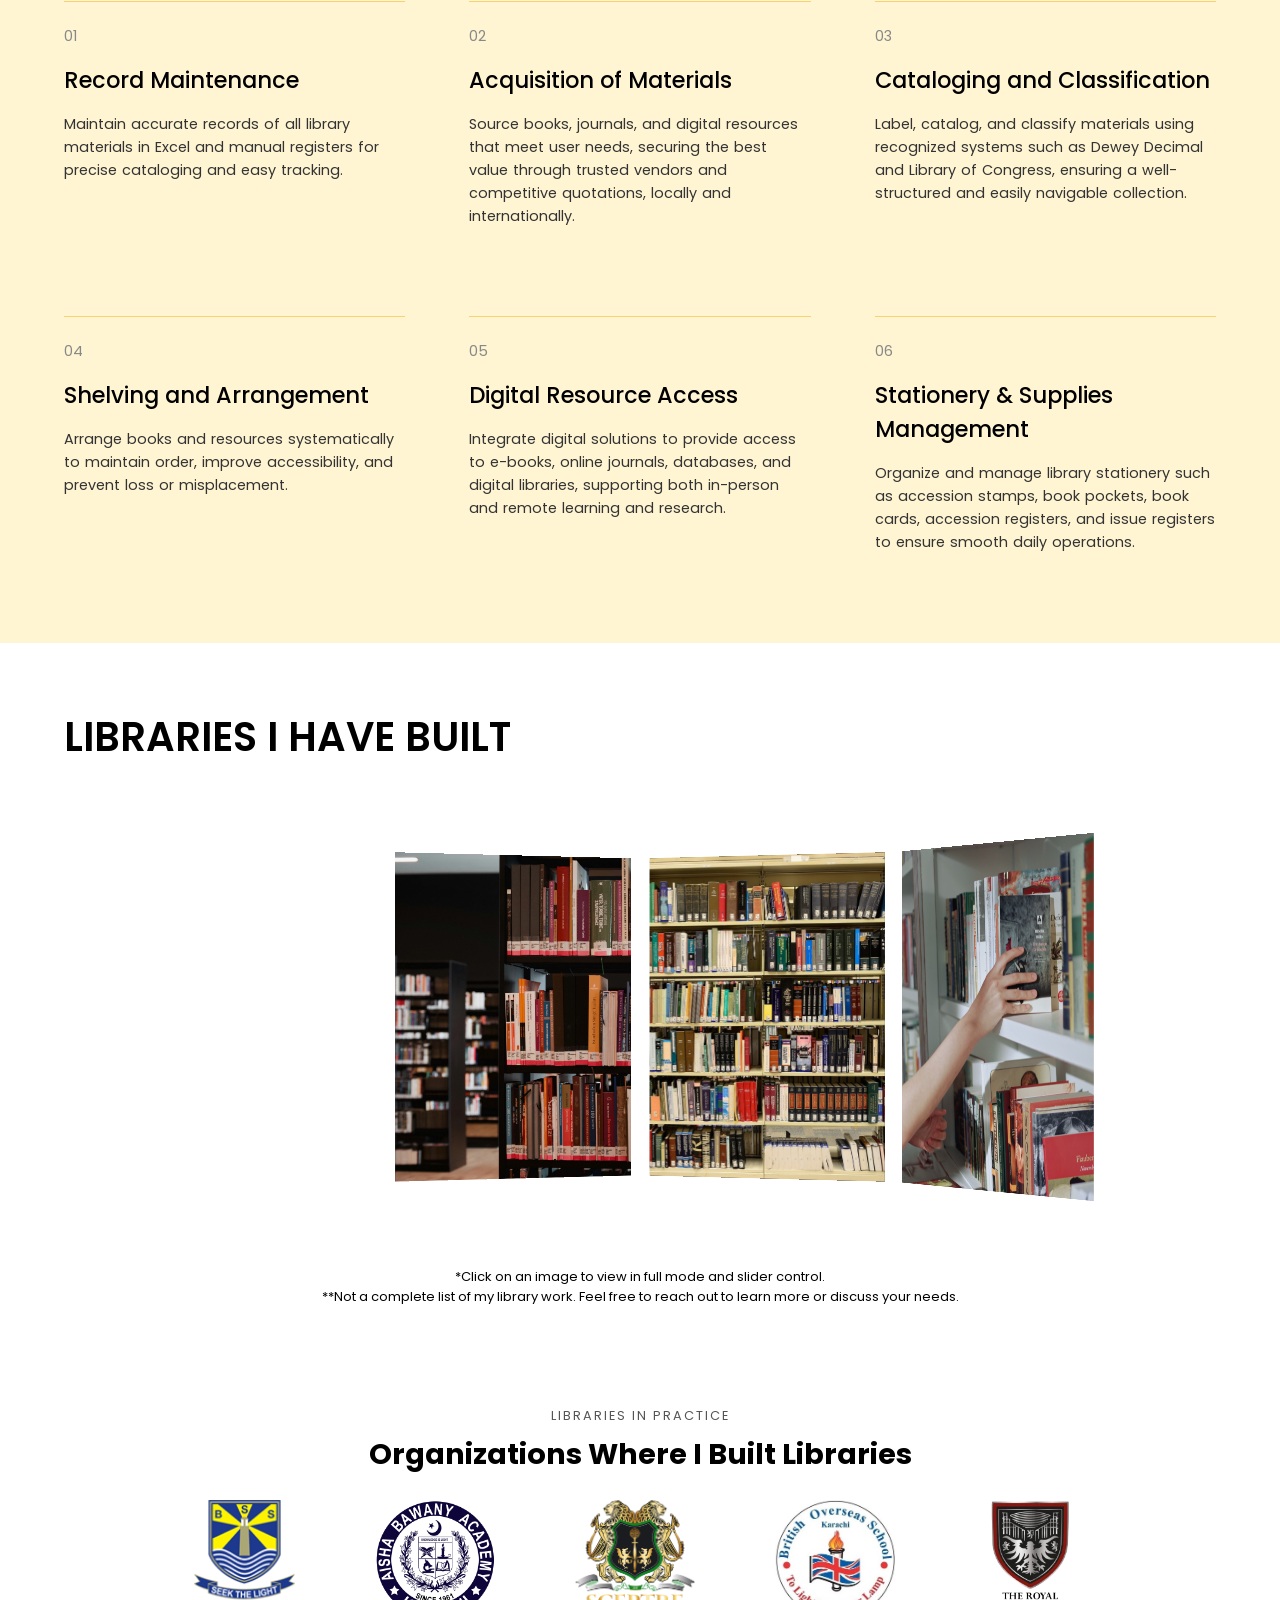
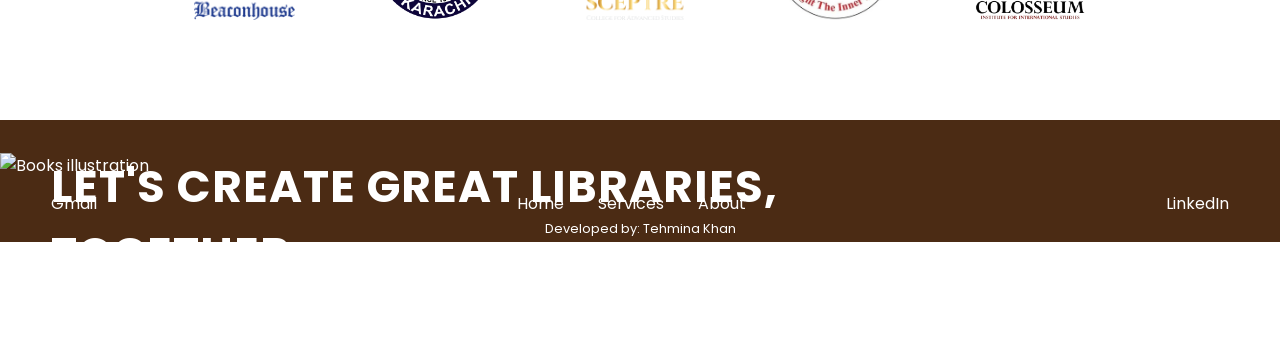
==== commit e25e2483: "number format updated" ====
--- a/index.html
+++ b/index.html
@@ -77,7 +77,7 @@
       </div>
       <div class="button-container">
         <div class="action-buttons">
-          <a href="tel:+923323452771" class="action-btn call-btn">
+          <a href="tel:+92 332 3452771" class="action-btn call-btn">
             Call
           </a>
 
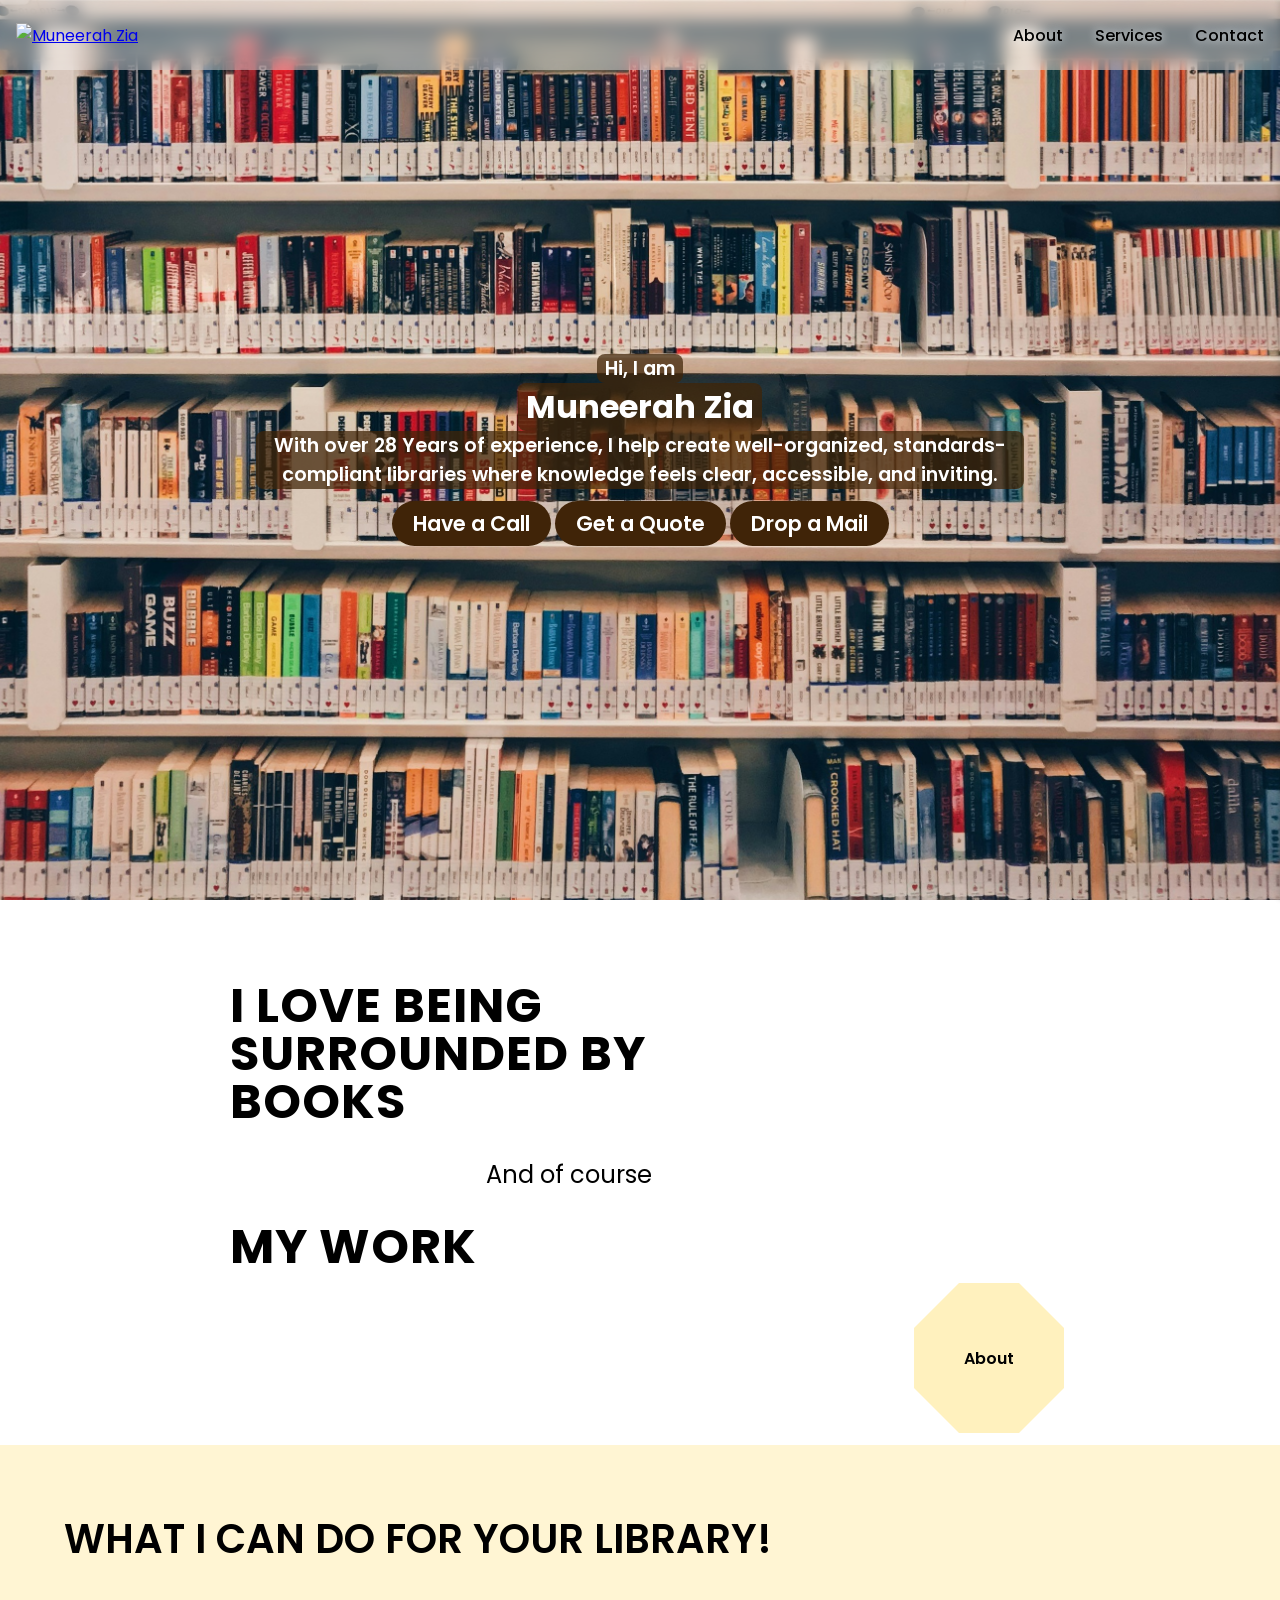
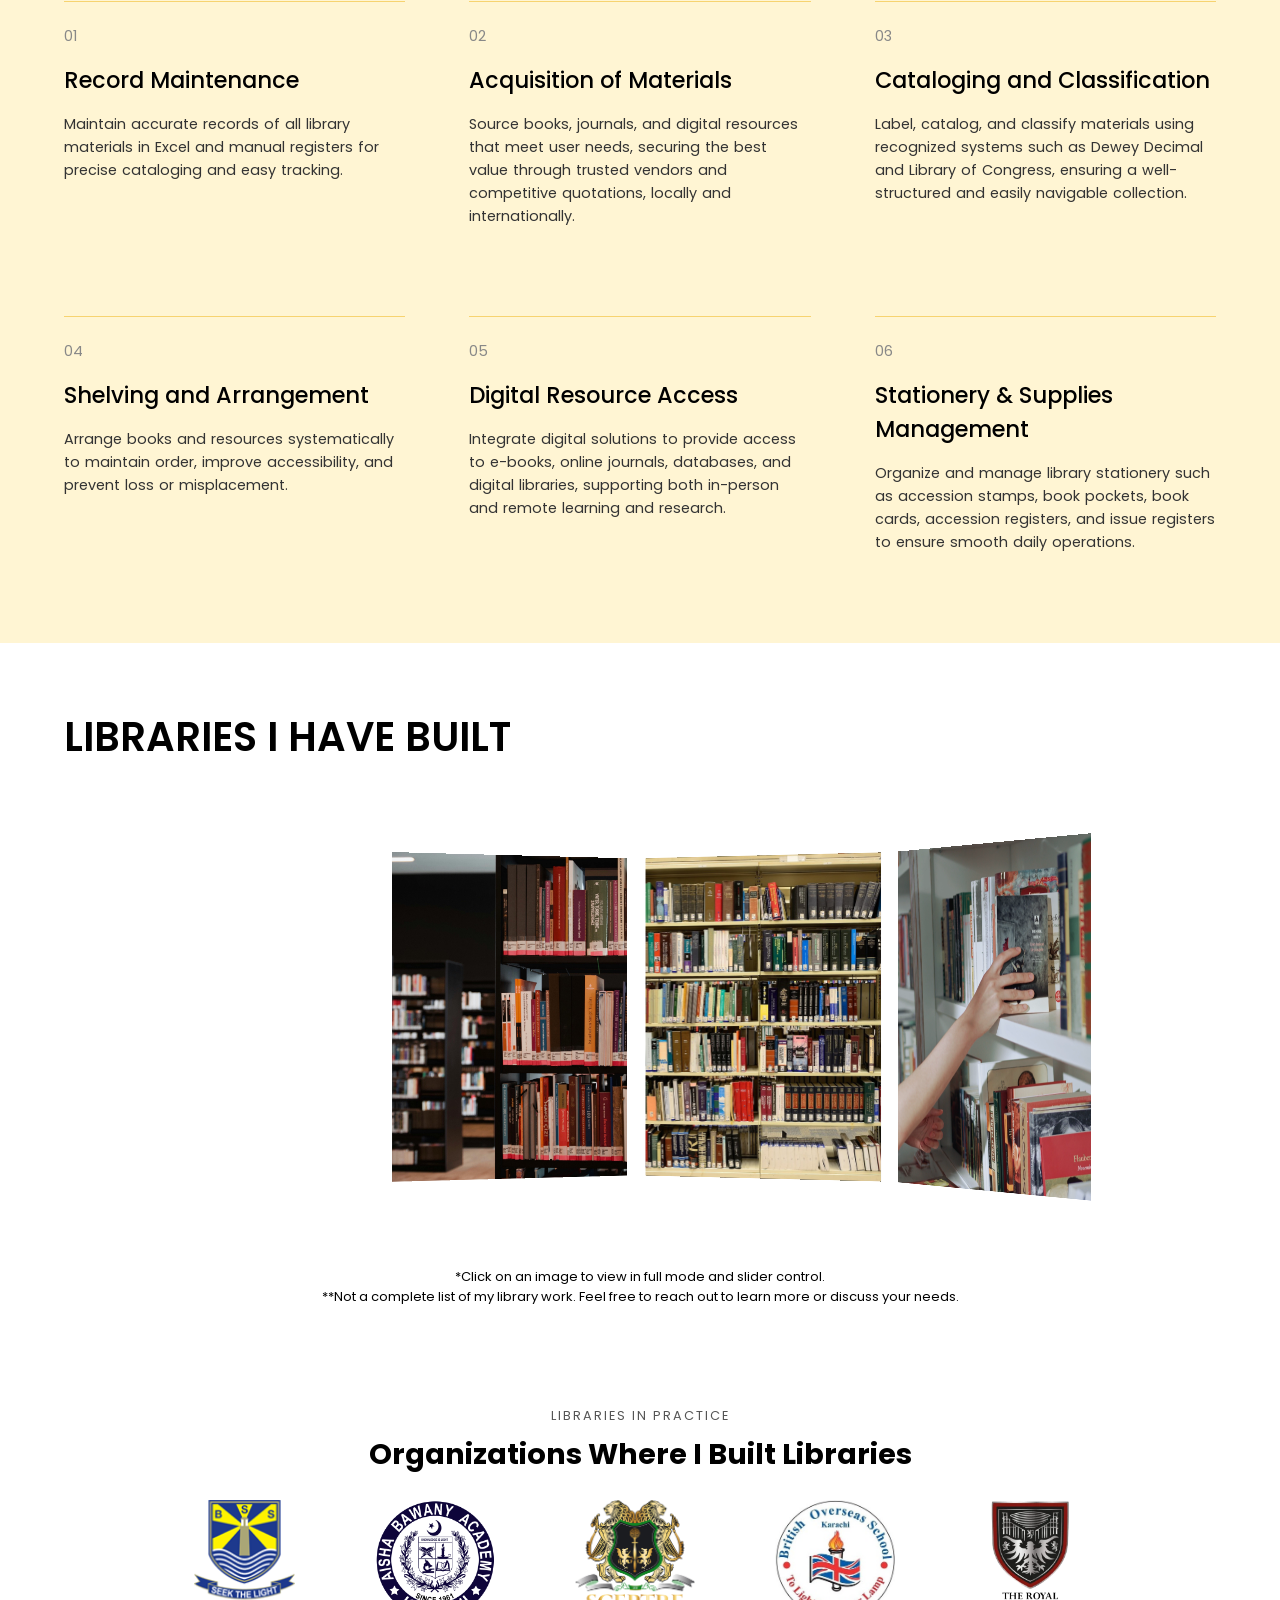
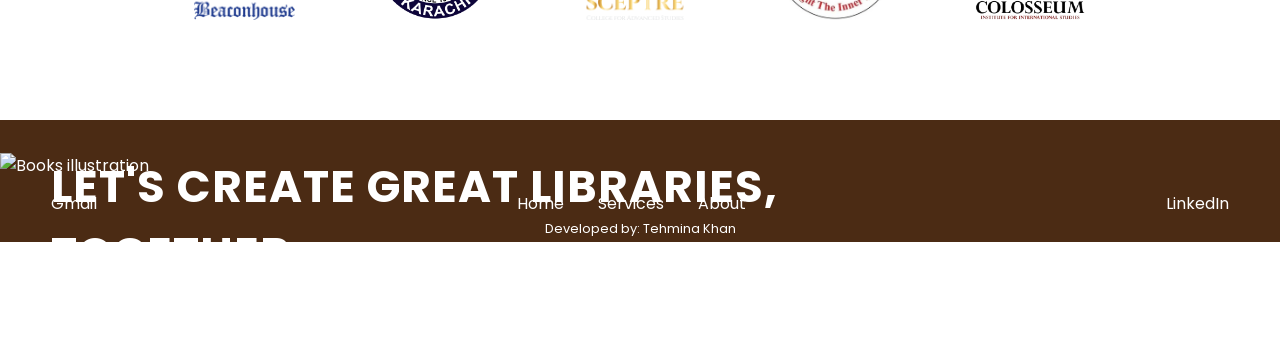
==== commit f0991116: "number format fixed" ====
--- a/index.html
+++ b/index.html
@@ -52,8 +52,8 @@
     <p class="Sys">With over 28 Years of experience, I help create well-organized, standards-compliant libraries where
       knowledge feels clear, accessible, and inviting.</p>
     <div>
-      <a href="tel:+923323452771" class="hero-quote-btn js-call-trigger" data-type="phone"
-        data-value="+923323452771">Have a Call</a>
+      <a href="tel:+92 332 3452771" class="hero-quote-btn js-call-trigger" data-type="phone"
+        data-value="+92 332 3452771">Have a Call</a>
       <a href="quote.html" class="hero-quote-btn">Get a Quote</a>
       <a href="https://mail.google.com/mail/?view=cm&fs=1&to=muneerahzia77@gmail.com" class="hero-quote-btn js-call-trigger" data-type="email" data-value="muneerahzia77@gmail.com">Drop a
         Mail</a>
@@ -73,7 +73,7 @@
       <div class="popup-title">Contact Me</div>
 
       <div class="phone-number" id="displayNumber">
-        +923323452771
+        +92 332 3452771
       </div>
       <div class="button-container">
         <div class="action-buttons">
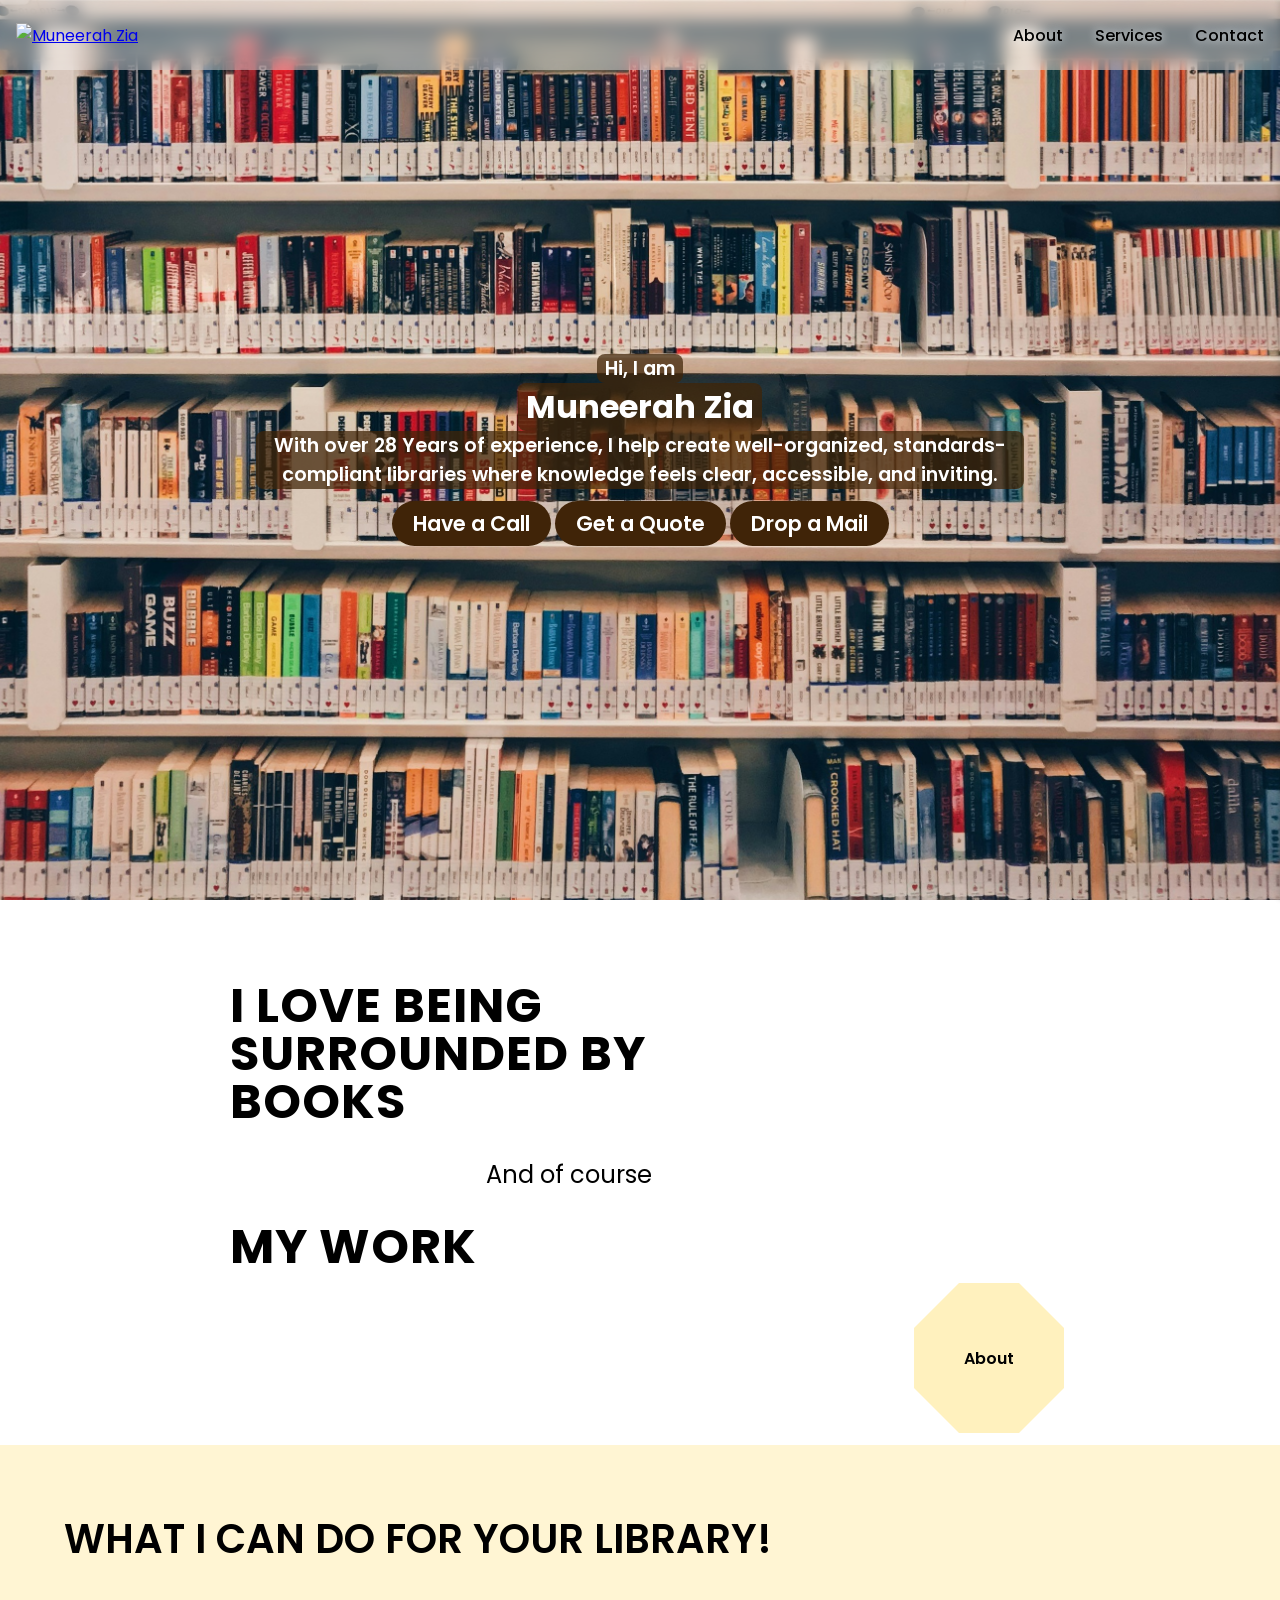
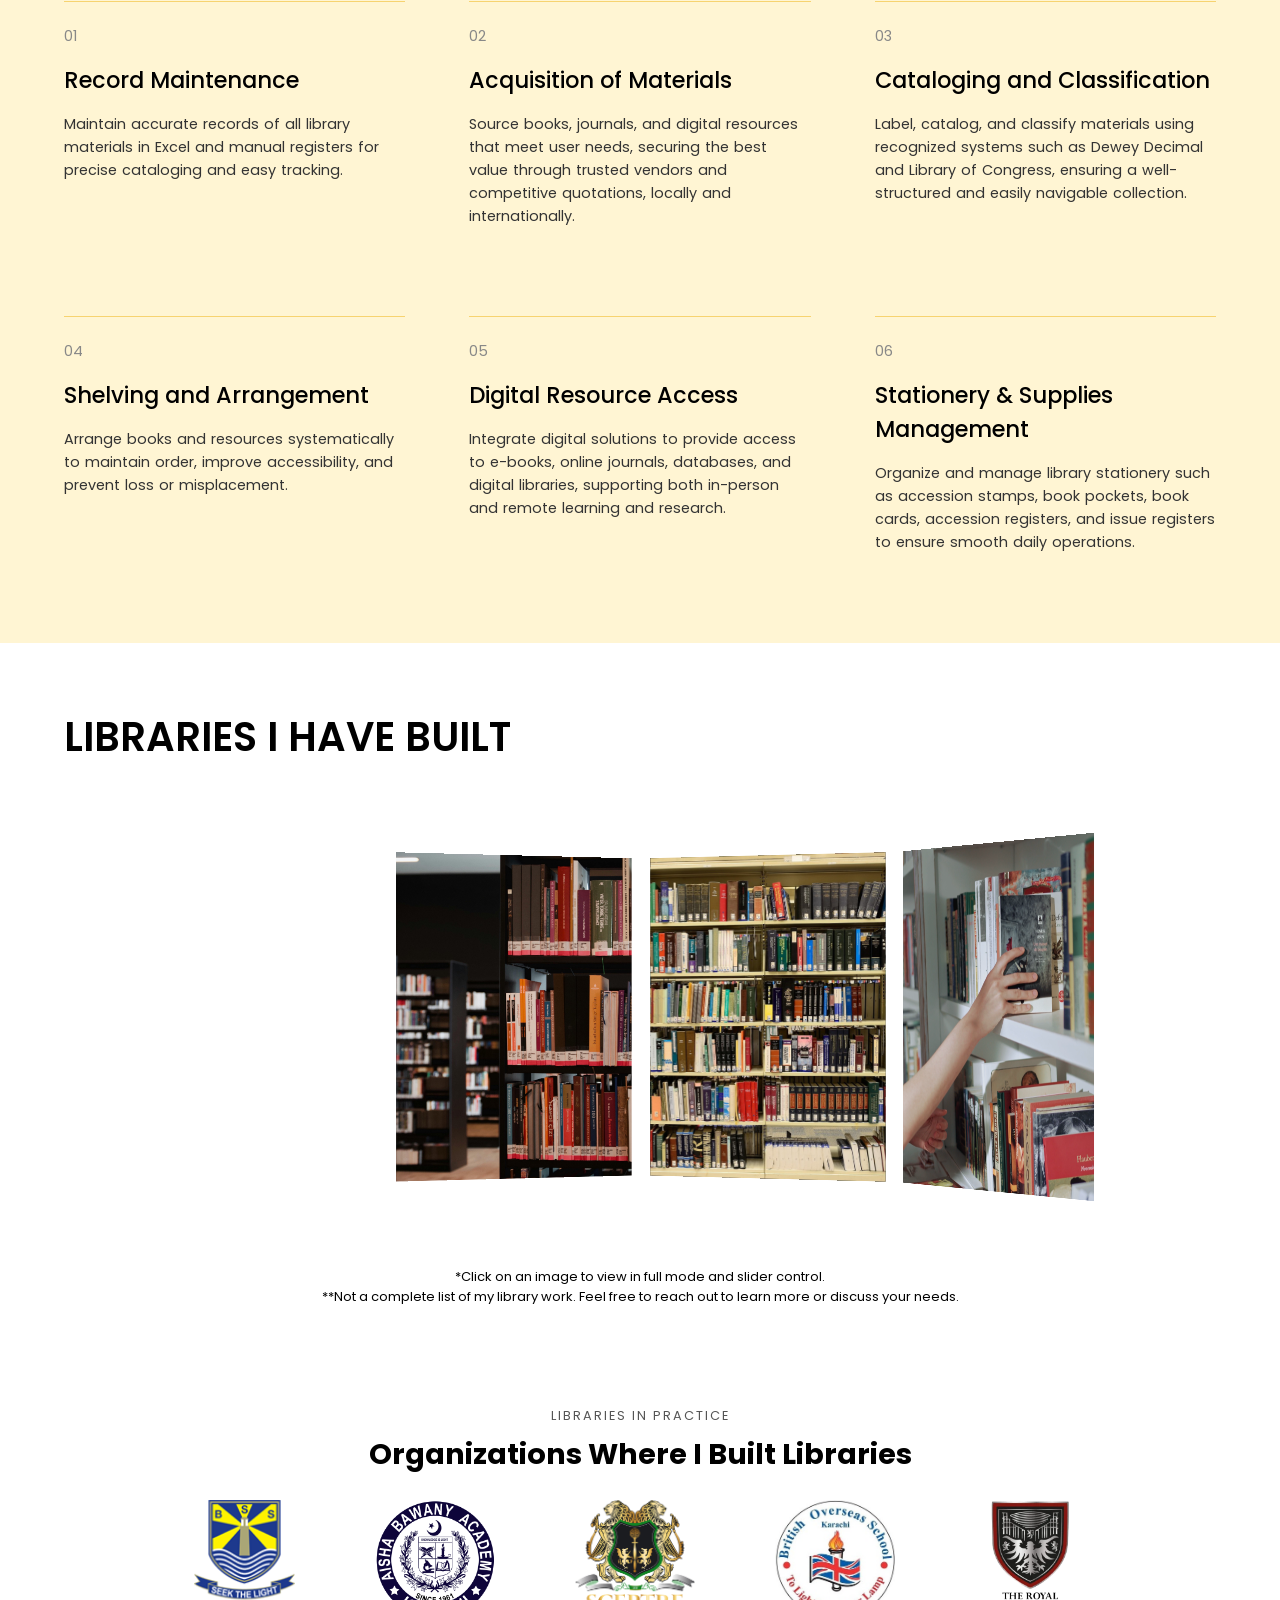
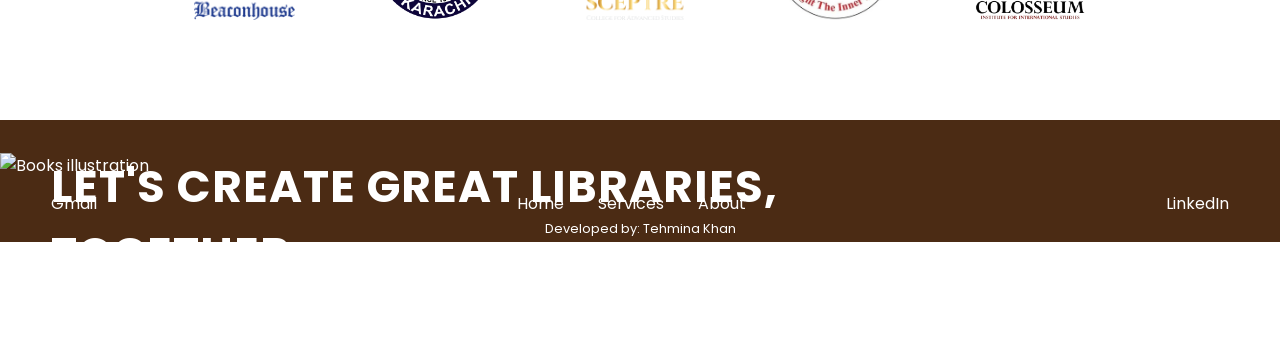
==== commit ca394f66: "Drop a mail added in the footer" ====
--- a/index.html
+++ b/index.html
@@ -222,6 +222,7 @@
         <h2>LET'S CREATE GREAT LIBRARIES, <br>TOGETHER</h2>
         <a href="tel:+923323452771" class="quote-btn">+92 332 3452771</a>
         <a href="quote.html" class="quote-btn">Get a quote</a>
+        <a href="https://mail.google.com/mail/?view=cm&fs=1&to=muneerahzia77@gmail.com" target="_blank" class="quote-btn">Drop a mail</a>
       </div>
     </div>
 
--- a/styles.css
+++ b/styles.css
@@ -1084,6 +1084,7 @@
   font-size: clamp(.7rem, 2vw, 1rem);
   font-weight: 600;
   letter-spacing: 0.04cap;
+  background-color: #402408c5;
 }
 
 .quote-btn:hover {
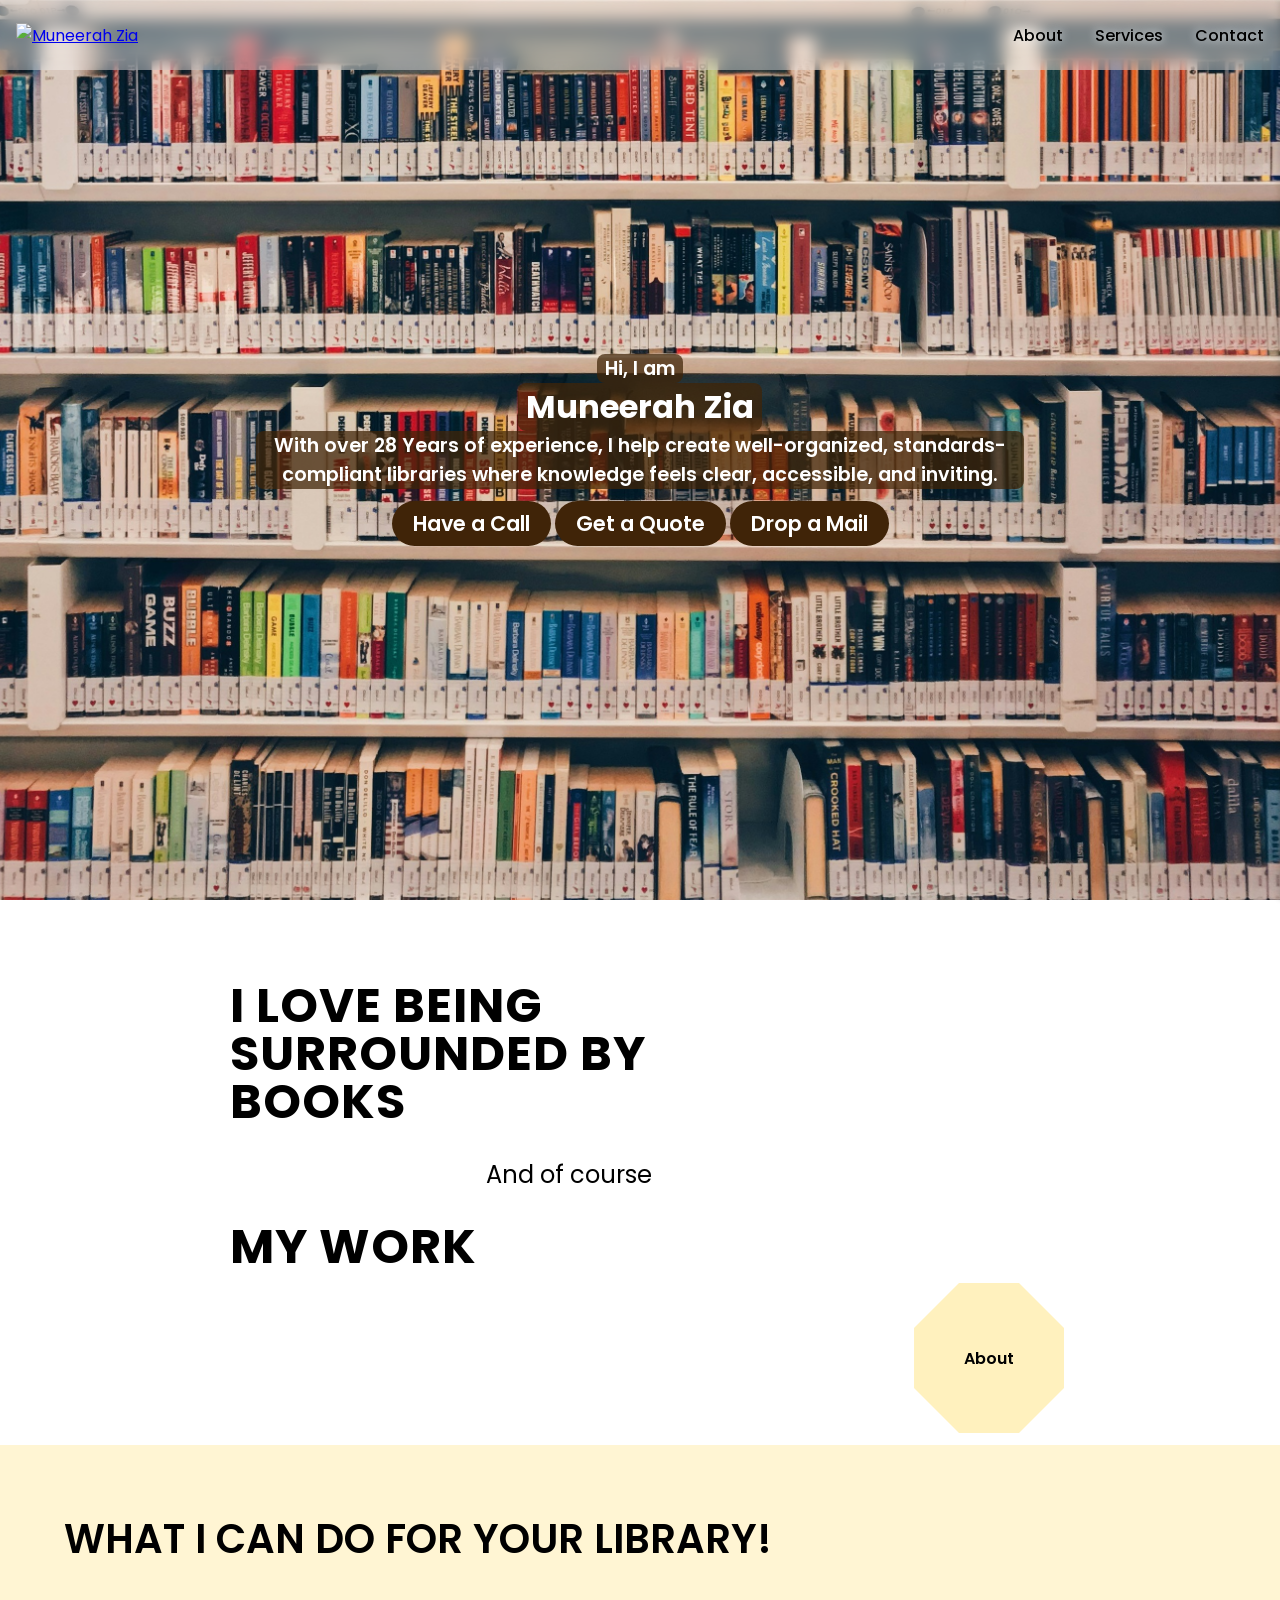
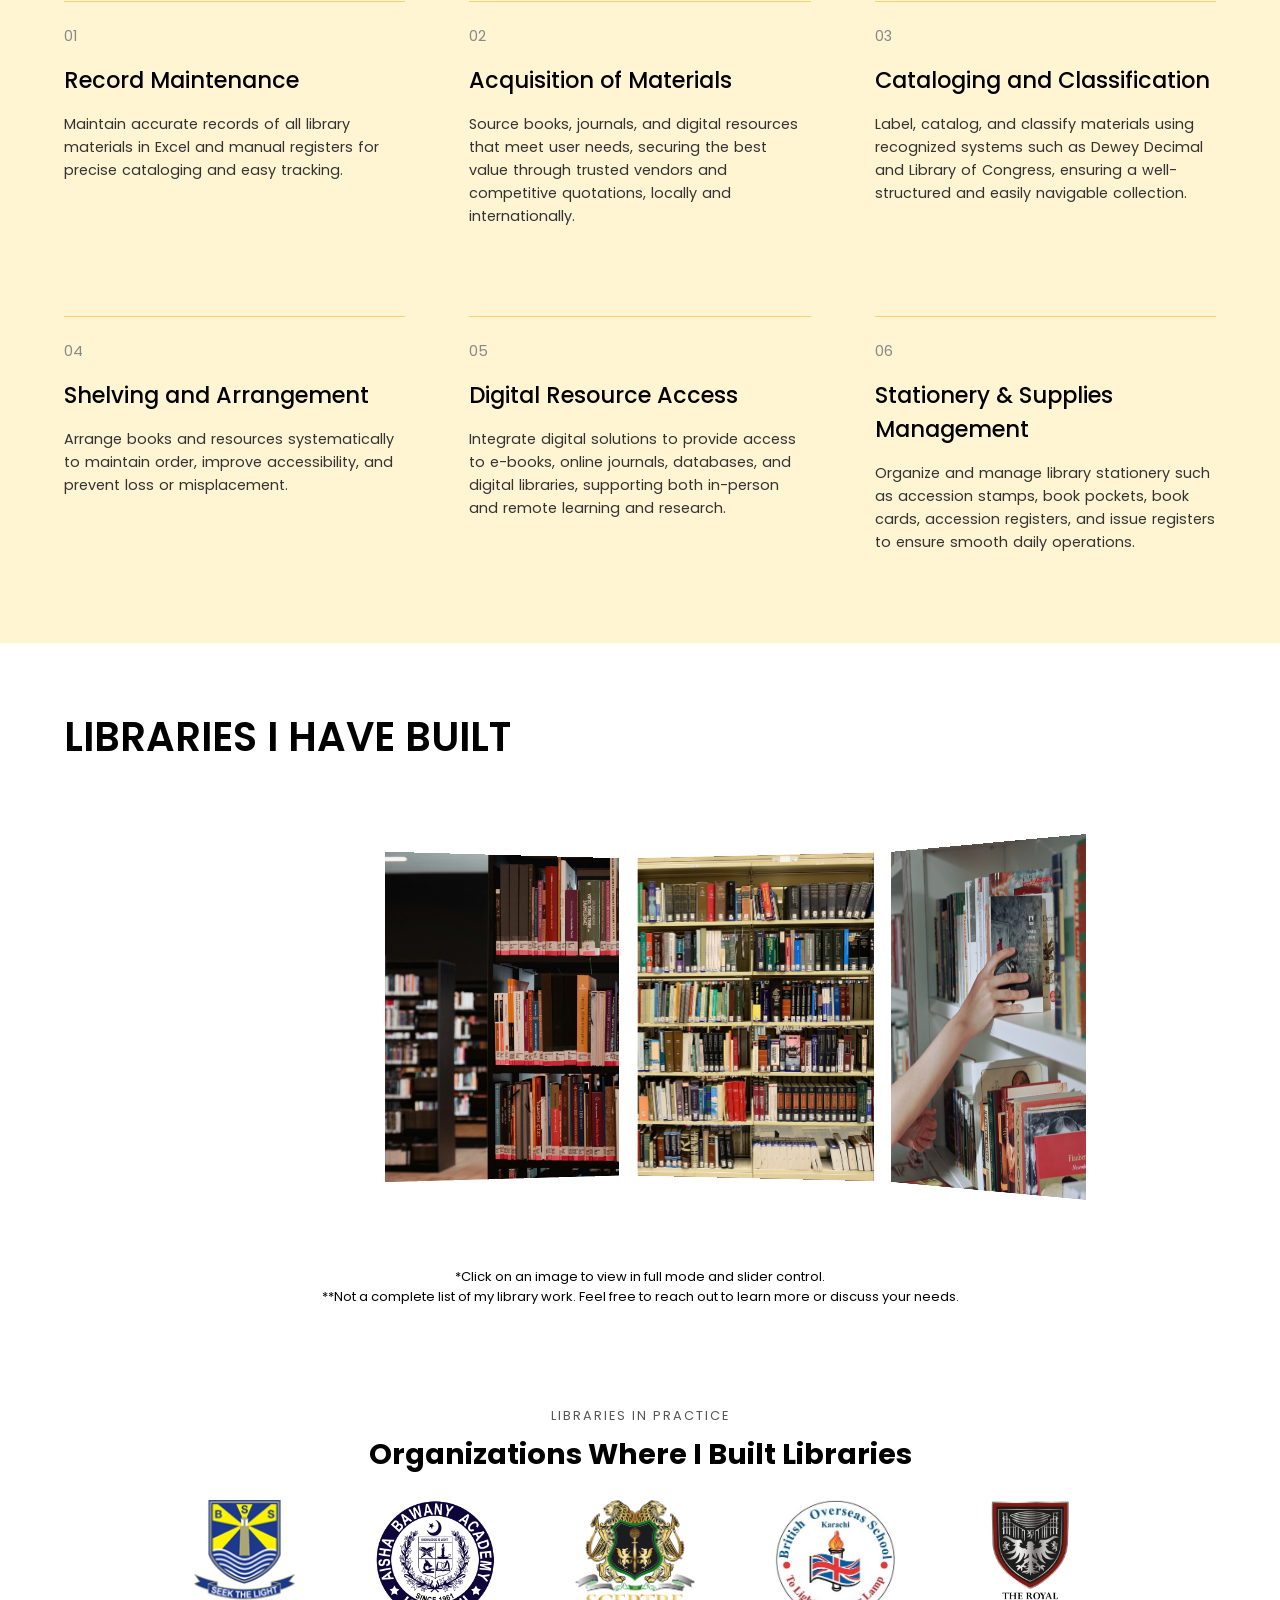
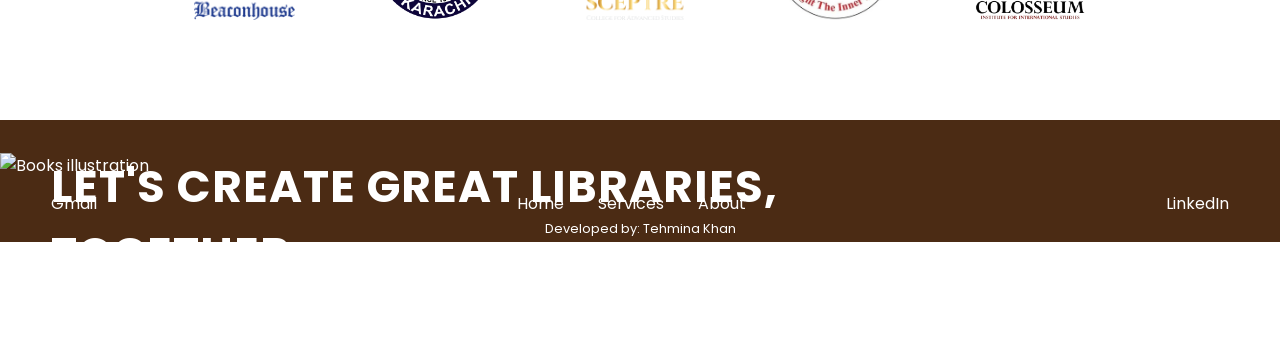
==== commit beb7b295: "Added popups in footer" ====
--- a/index.html
+++ b/index.html
@@ -55,7 +55,8 @@
       <a href="tel:+92 332 3452771" class="hero-quote-btn js-call-trigger" data-type="phone"
         data-value="+92 332 3452771">Have a Call</a>
       <a href="quote.html" class="hero-quote-btn">Get a Quote</a>
-      <a href="https://mail.google.com/mail/?view=cm&fs=1&to=muneerahzia77@gmail.com" class="hero-quote-btn js-call-trigger" data-type="email" data-value="muneerahzia77@gmail.com">Drop a
+      <a href="https://mail.google.com/mail/?view=cm&fs=1&to=muneerahzia77@gmail.com"
+        class="hero-quote-btn js-call-trigger" data-type="email" data-value="muneerahzia77@gmail.com">Drop a
         Mail</a>
 
     </div>
@@ -220,9 +221,17 @@
 
       <div class="footer-left">
         <h2>LET'S CREATE GREAT LIBRARIES, <br>TOGETHER</h2>
-        <a href="tel:+923323452771" class="quote-btn">+92 332 3452771</a>
+        <!-- Phone button -->
+        <a href="tel:+923323452771" class="quote-btn js-call-trigger" data-type="phone" data-value="+923323452771">+92
+          332 3452771</a>
+
+        <!-- Get a Quote button -->
         <a href="quote.html" class="quote-btn">Get a quote</a>
-        <a href="https://mail.google.com/mail/?view=cm&fs=1&to=muneerahzia77@gmail.com" target="_blank" class="quote-btn">Drop a mail</a>
+
+        <!-- Email button -->
+        <a href="#" class="quote-btn js-call-trigger" data-type="email" data-value="muneerahzia77@gmail.com">Drop a
+          mail</a>
+
       </div>
     </div>
 
--- a/styles.css
+++ b/styles.css
@@ -1084,7 +1084,7 @@
   font-size: clamp(.7rem, 2vw, 1rem);
   font-weight: 600;
   letter-spacing: 0.04cap;
-  background-color: #402408c5;
+  background-color: #4b2b14;
 }
 
 .quote-btn:hover {
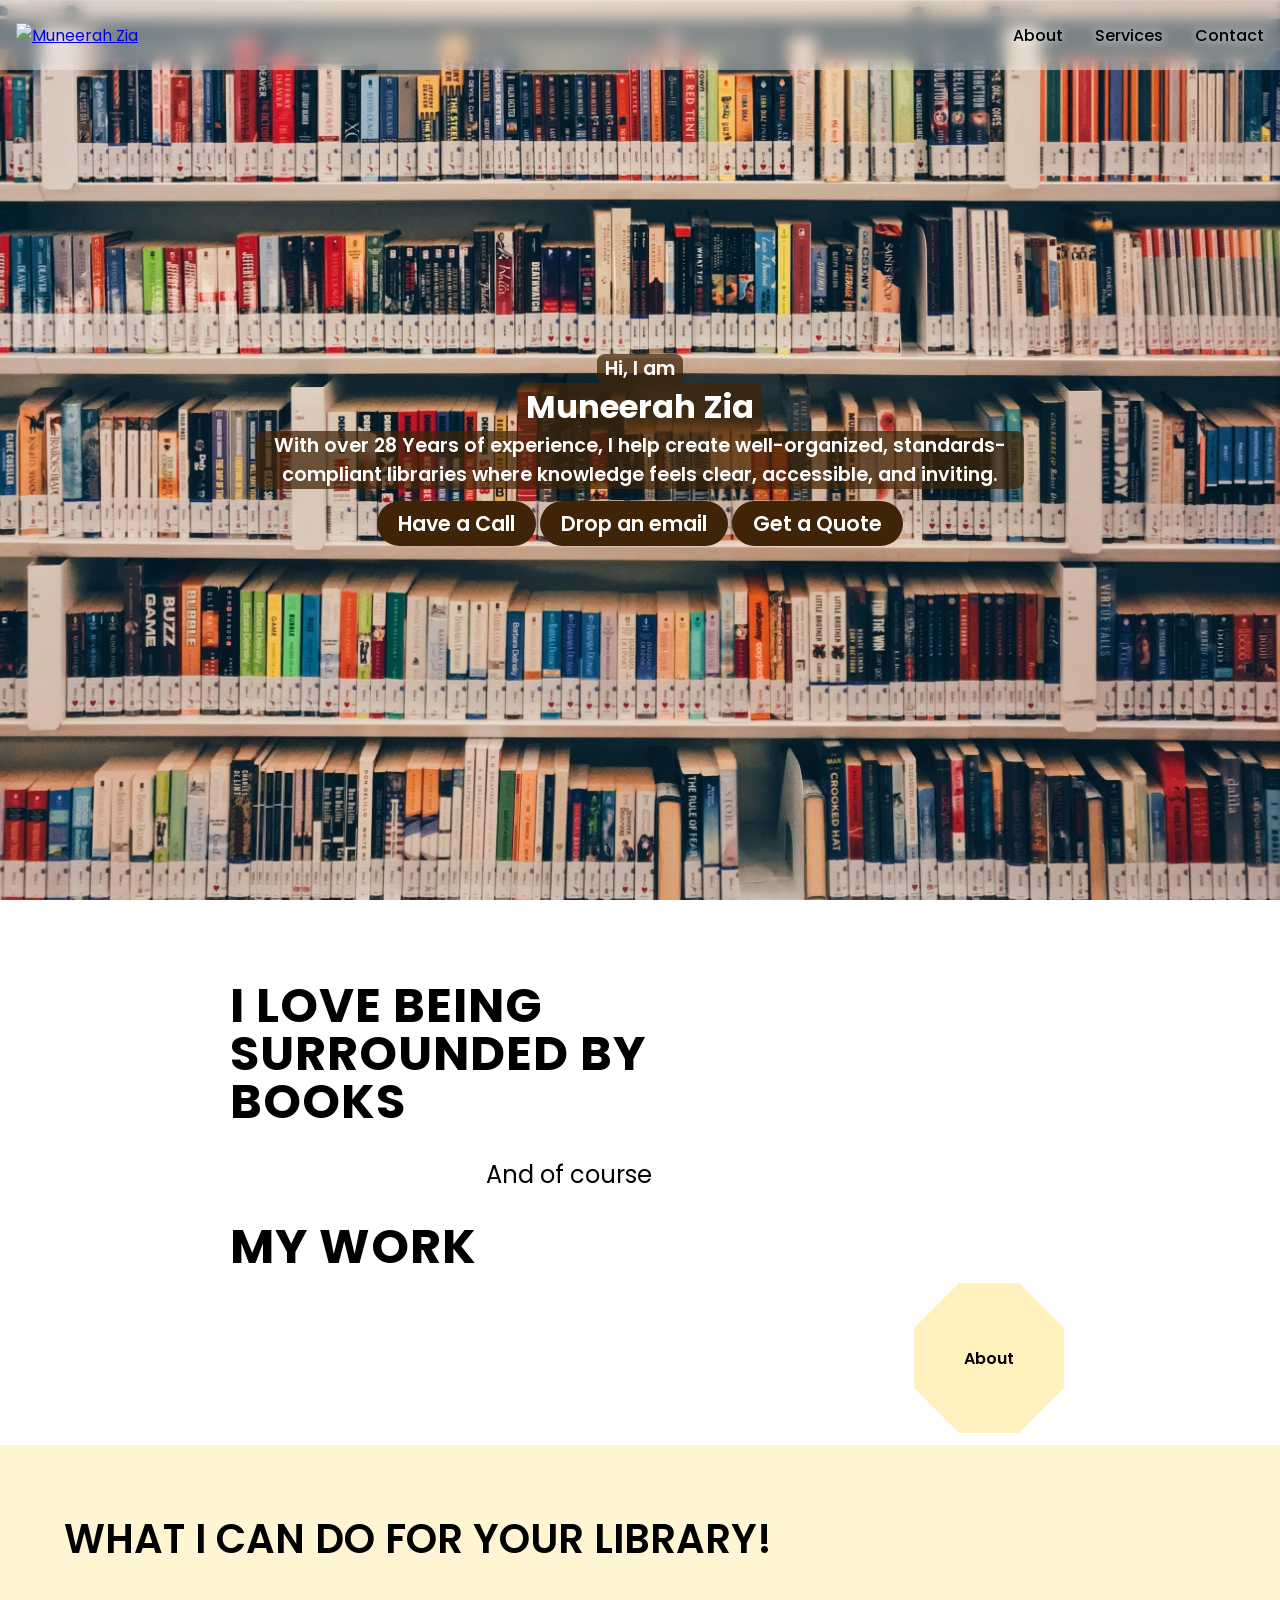
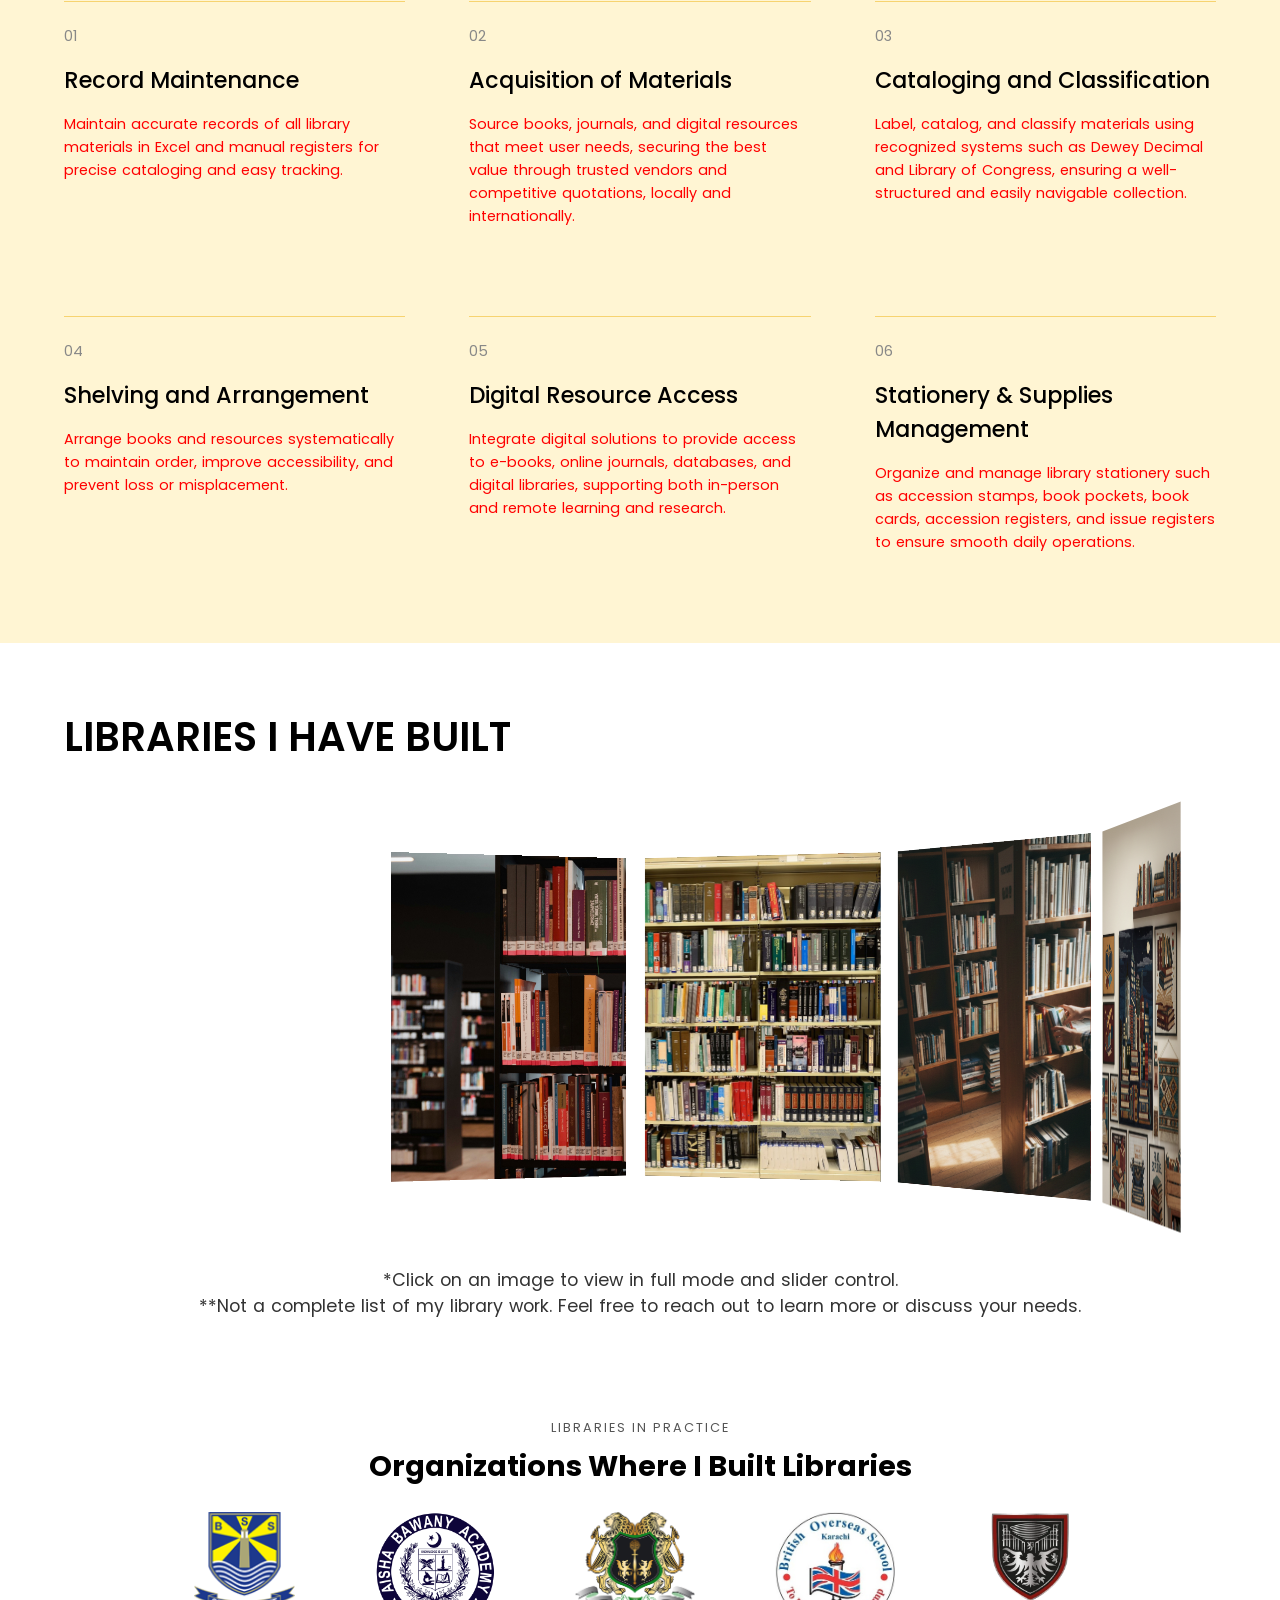
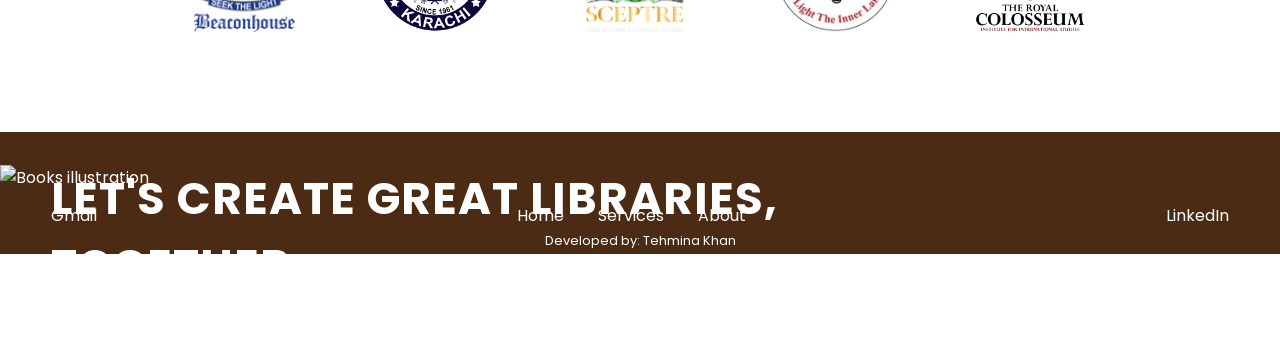
==== commit d78aec10: "required chnages made 7Feb" ====
--- a/index.html
+++ b/index.html
@@ -54,10 +54,10 @@
     <div>
       <a href="tel:+92 332 3452771" class="hero-quote-btn js-call-trigger" data-type="phone"
         data-value="+92 332 3452771">Have a Call</a>
+      <a href="https://mail.google.com/mail/?view=cm&fs=1&to=muneerahzia77@gmail.com"
+        class="hero-quote-btn js-call-trigger" data-type="email" data-value="muneerahzia77@gmail.com">Drop an
+        email</a>
       <a href="quote.html" class="hero-quote-btn">Get a Quote</a>
-      <a href="https://mail.google.com/mail/?view=cm&fs=1&to=muneerahzia77@gmail.com"
-        class="hero-quote-btn js-call-trigger" data-type="email" data-value="muneerahzia77@gmail.com">Drop a
-        Mail</a>
 
     </div>
 
@@ -225,12 +225,12 @@
         <a href="tel:+923323452771" class="quote-btn js-call-trigger" data-type="phone" data-value="+923323452771">+92
           332 3452771</a>
 
+        <!-- Email button -->
+        <a href="#" class="quote-btn js-call-trigger" data-type="email" data-value="muneerahzia77@gmail.com">Drop an
+          email</a>
+
         <!-- Get a Quote button -->
         <a href="quote.html" class="quote-btn">Get a quote</a>
-
-        <!-- Email button -->
-        <a href="#" class="quote-btn js-call-trigger" data-type="email" data-value="muneerahzia77@gmail.com">Drop a
-          mail</a>
 
       </div>
     </div>
@@ -252,12 +252,8 @@
   </footer>
   <!-- CONTACT PAGE ENDS HERE  -->
 
-
   <script src="https://cdnjs.cloudflare.com/ajax/libs/gsap/3.7.0/gsap.min.js"></script>
   <script src="script.js"></script>
-  <!-- SECTION 3: THE SCRIPT -->
-
 
 </body>
-
 </html>
--- a/styles.css
+++ b/styles.css
@@ -701,7 +701,7 @@
 .card p {
   font-size: 0.9rem;
   line-height: 1.6;
-  color: #333;
+  color: #ff0000;
   word-spacing: 1px;
 }
 
@@ -775,8 +775,9 @@
   margin-right: 5vw;
   margin-left: 5vw;
   text-align: center;
-  font-weight: 400;
-  font-size: small;
+  font-size: 1.1rem;
+  color: #333;
+  word-spacing: 1px;
 }
 
 .rotating-slider-stage {
@@ -1084,7 +1085,7 @@
   font-size: clamp(.7rem, 2vw, 1rem);
   font-weight: 600;
   letter-spacing: 0.04cap;
-  background-color: #4b2b14;
+  background-color: #402408d0;
 }
 
 .quote-btn:hover {
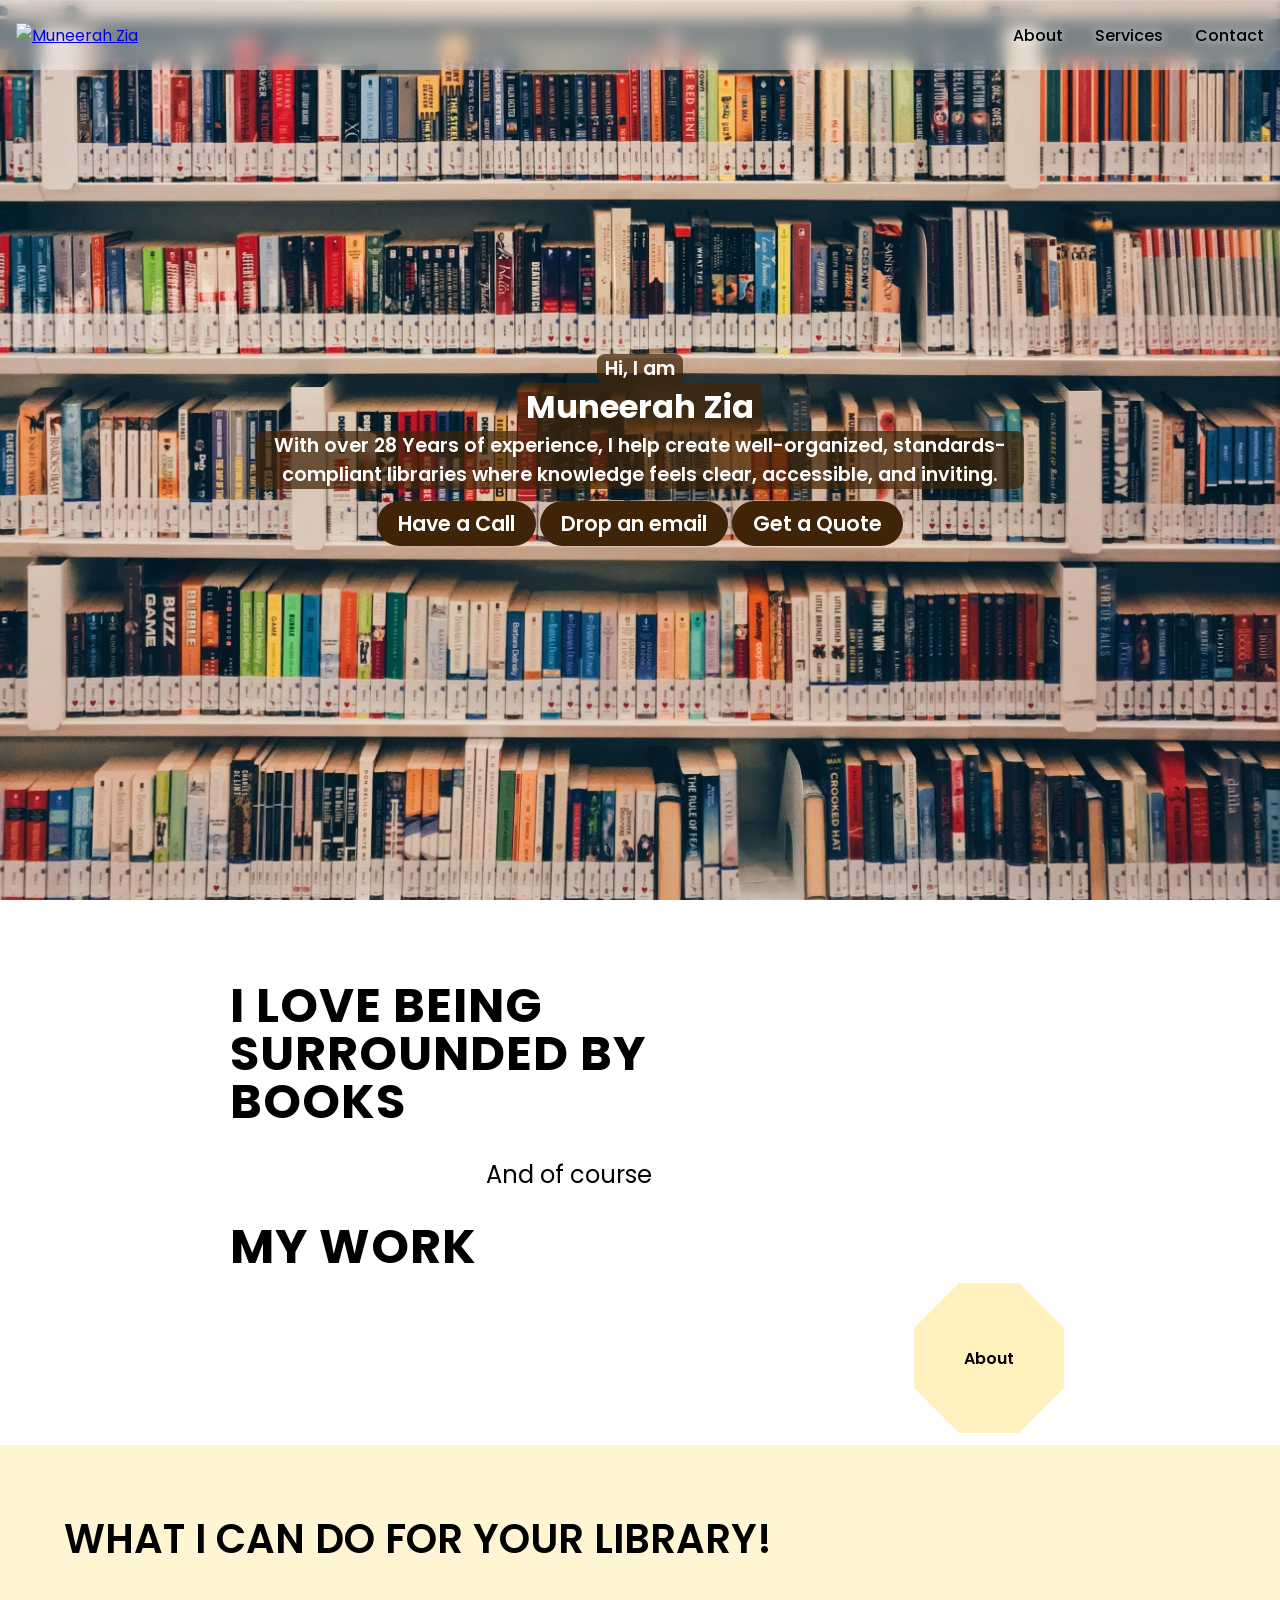
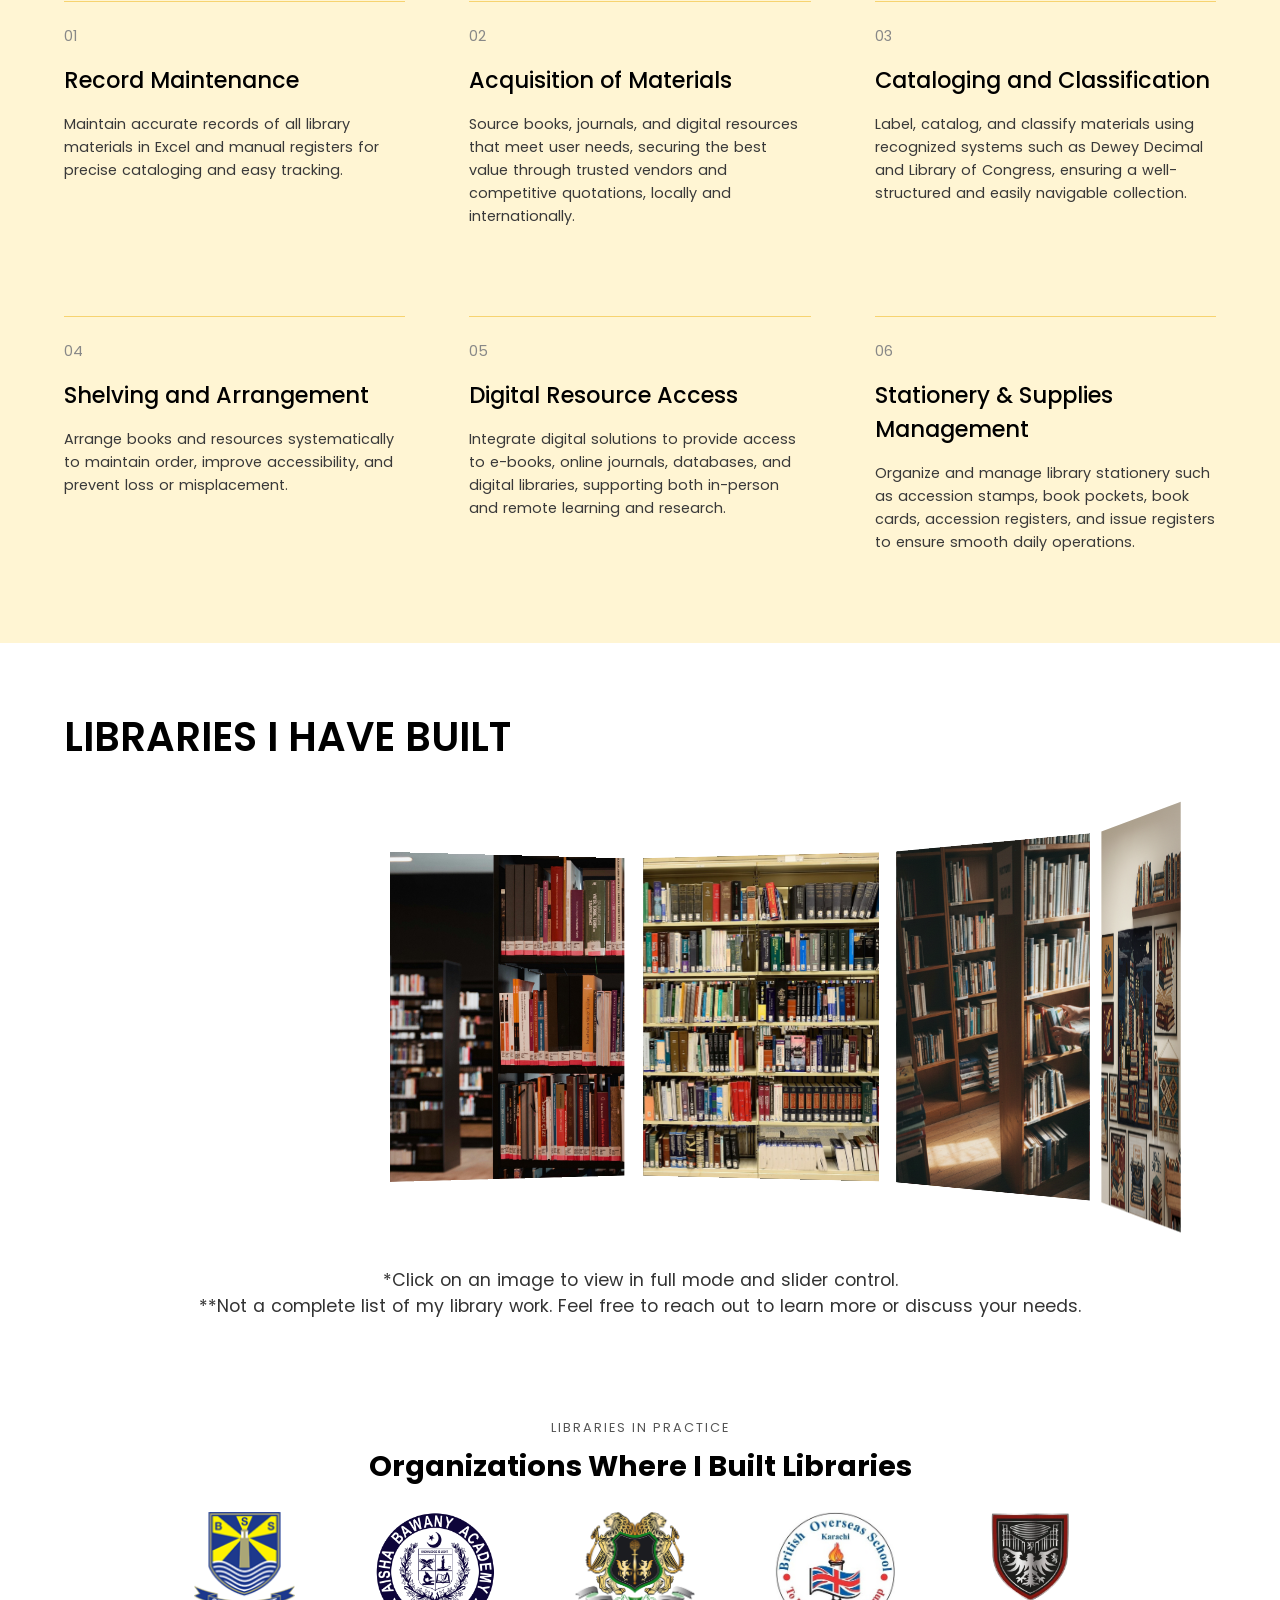
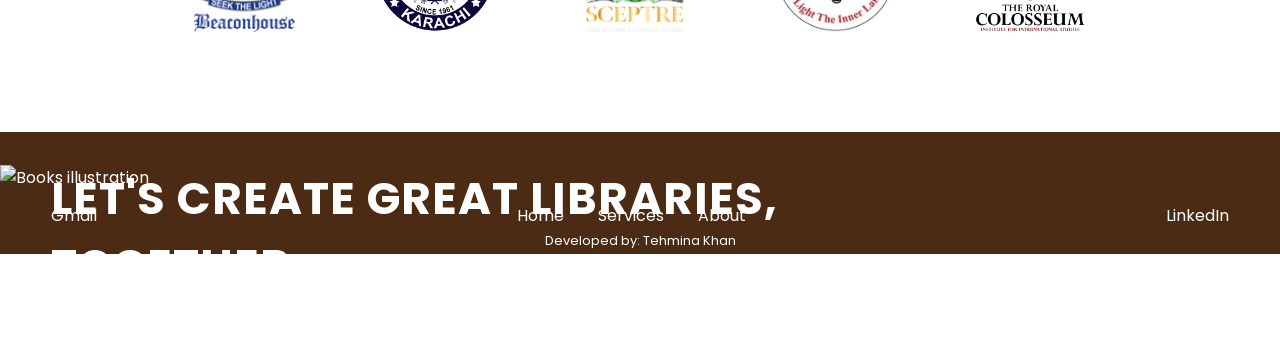
==== commit 465b710f: "button text change" ====
--- a/index.html
+++ b/index.html
@@ -222,8 +222,7 @@
       <div class="footer-left">
         <h2>LET'S CREATE GREAT LIBRARIES, <br>TOGETHER</h2>
         <!-- Phone button -->
-        <a href="tel:+923323452771" class="quote-btn js-call-trigger" data-type="phone" data-value="+923323452771">+92
-          332 3452771</a>
+        <a href="tel:+923323452771" class="quote-btn js-call-trigger" data-type="phone" data-value="+923323452771">Have a Call</a>
 
         <!-- Email button -->
         <a href="#" class="quote-btn js-call-trigger" data-type="email" data-value="muneerahzia77@gmail.com">Drop an
--- a/styles.css
+++ b/styles.css
@@ -701,7 +701,7 @@
 .card p {
   font-size: 0.9rem;
   line-height: 1.6;
-  color: #ff0000;
+  color: #393939;
   word-spacing: 1px;
 }
 
